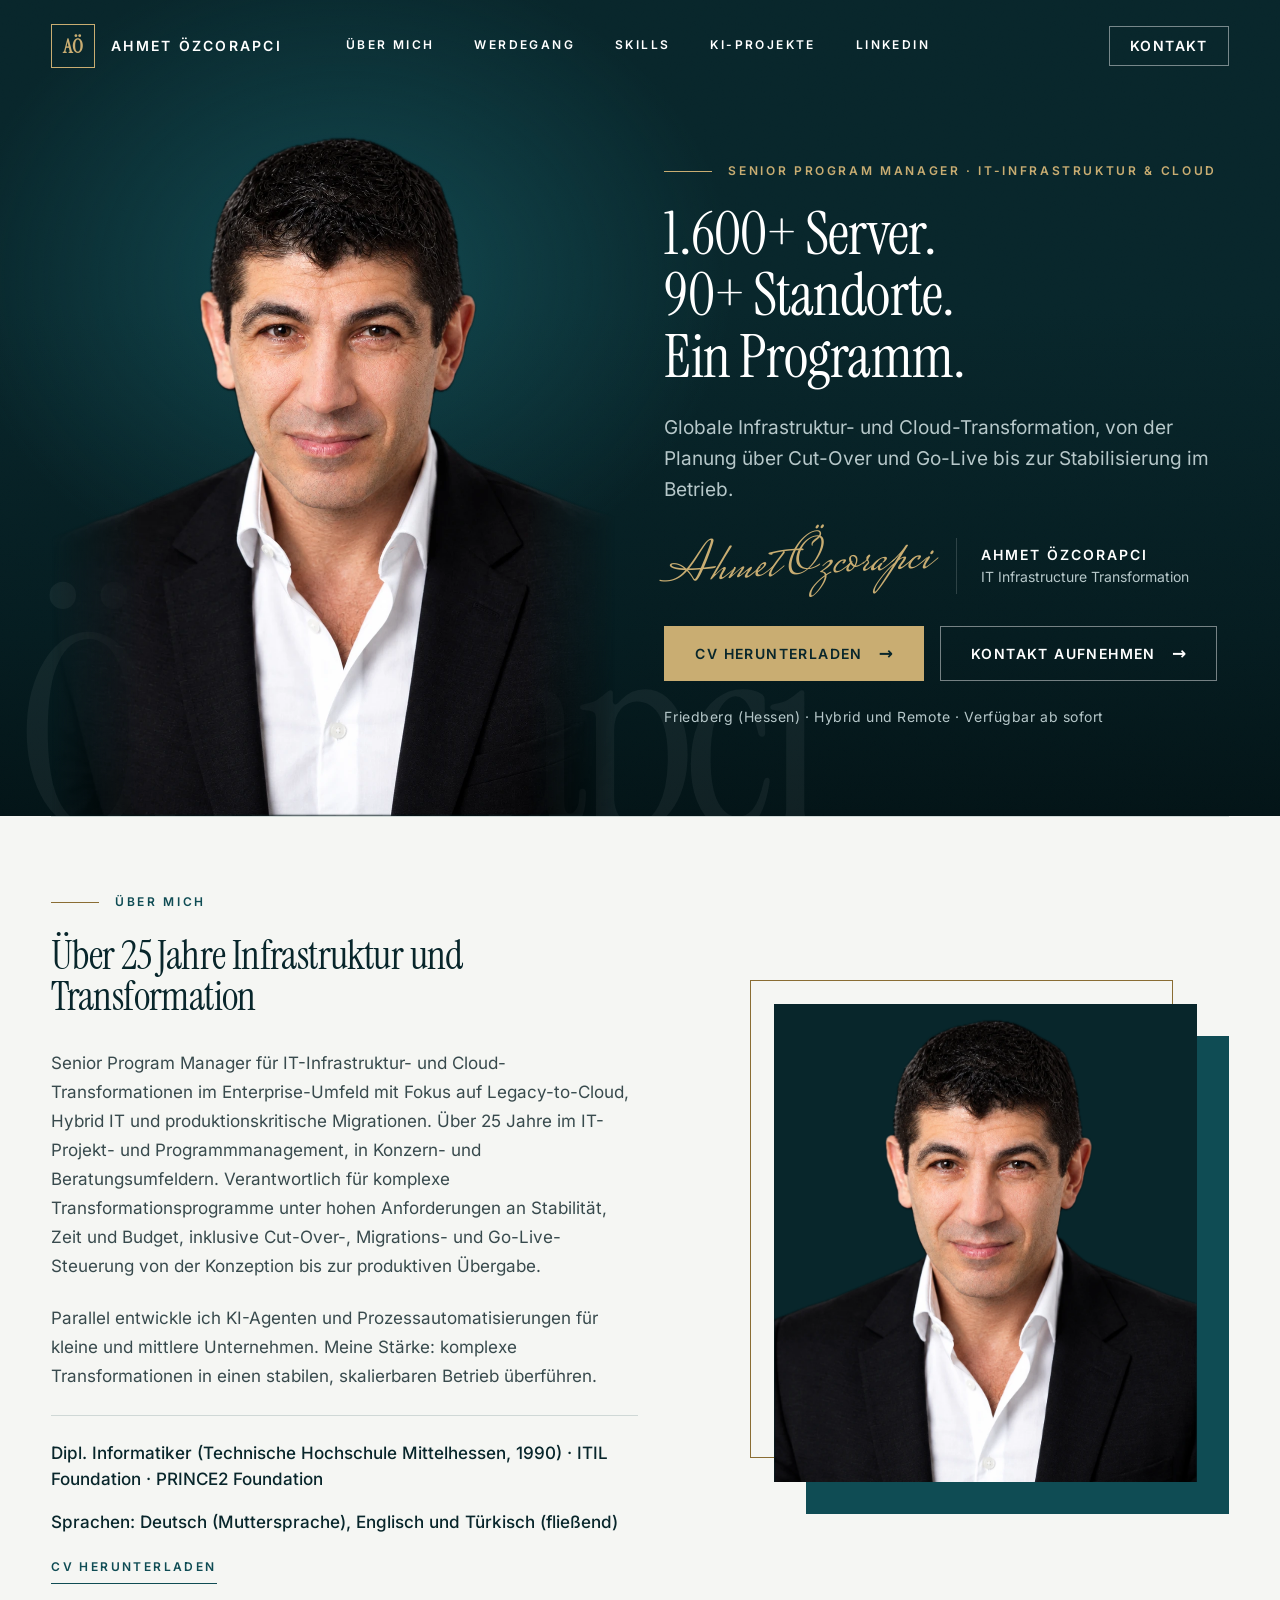
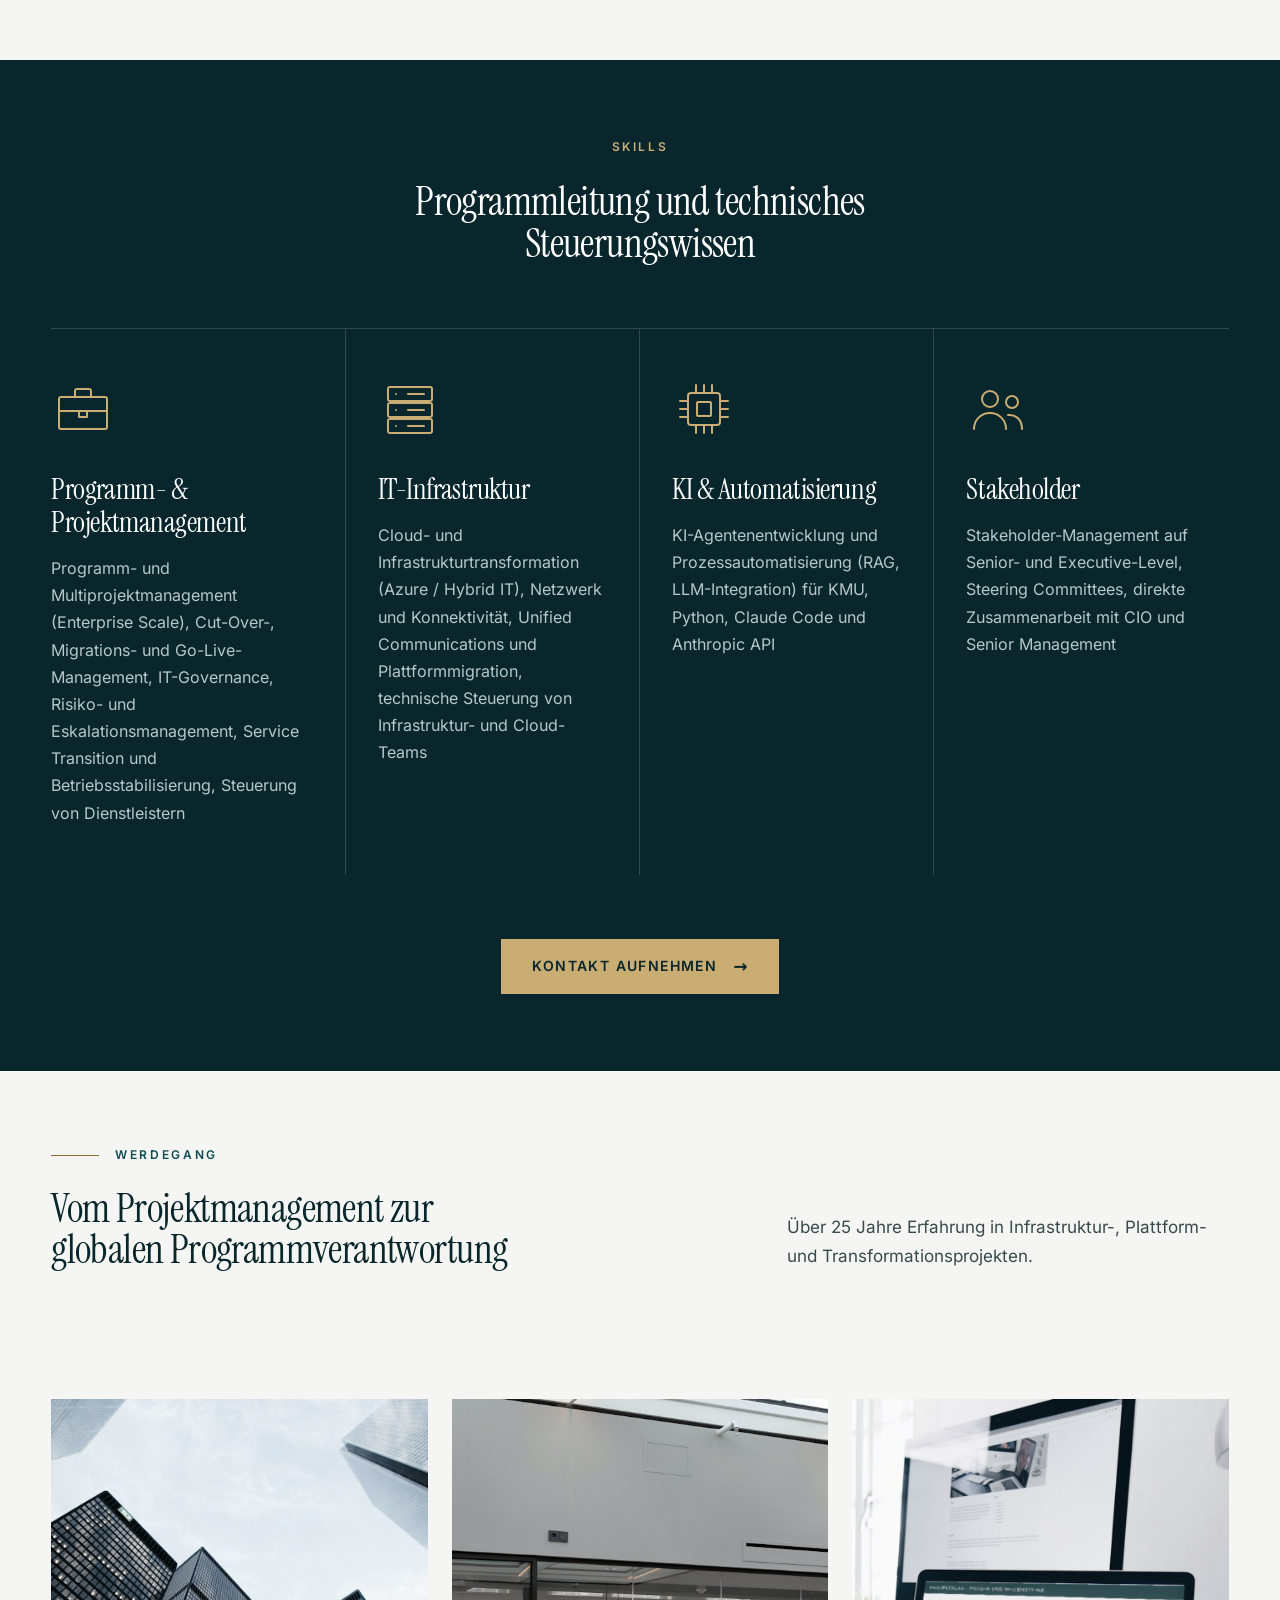
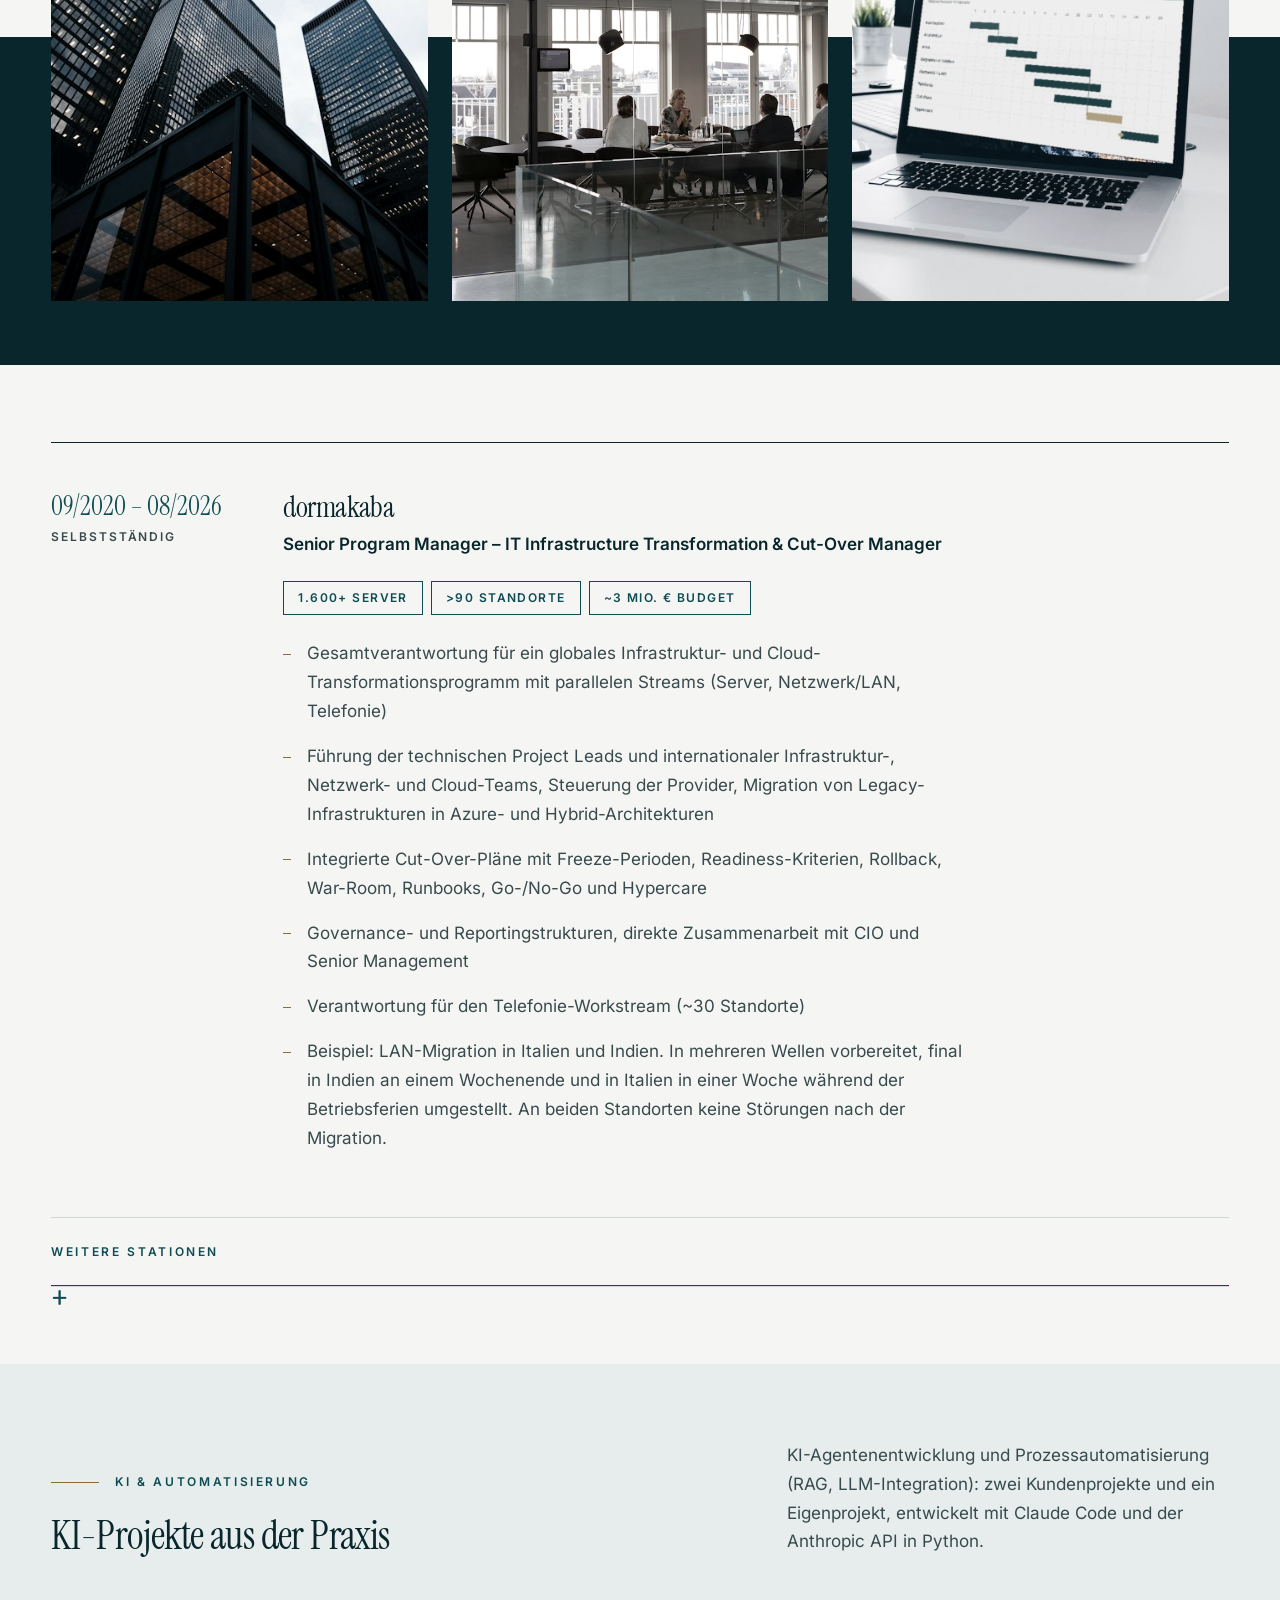
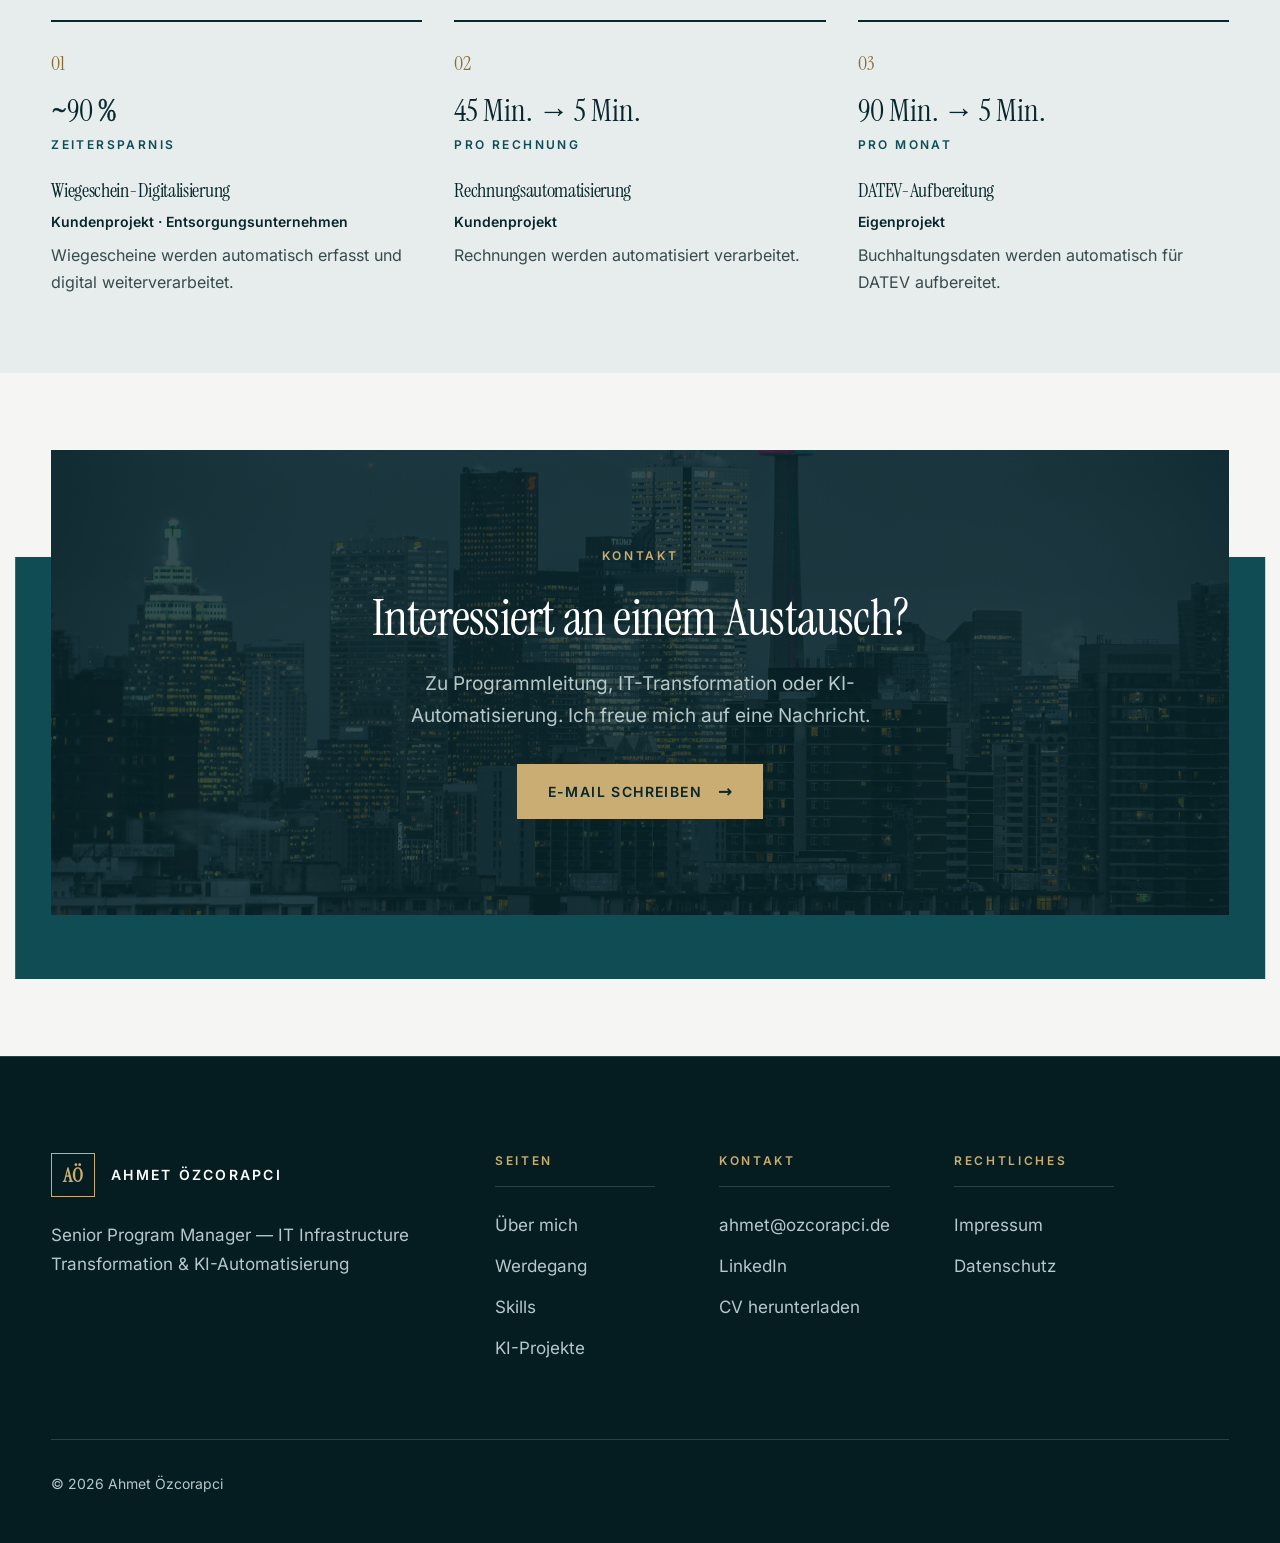
==== index.html @ c8518f18 "Website ozcorapci.de: erster Stand Co-Authored-By: Claude Sonnet 5.5 <noreply@anthropic.com> Claude-" ====
<!DOCTYPE html>
<html lang="de">
<head>
  <meta charset="UTF-8">
  <meta name="viewport" content="width=device-width, initial-scale=1">
  <meta name="theme-color" content="#08262b">
  <title>Ahmet Özcorapci — Senior Program Manager IT Infrastructure Transformation &amp; KI-Automatisierung</title>
  <meta name="description" content="Ahmet Özcorapci: Senior Program Manager für IT-Infrastruktur- und Cloud-Transformationen im Enterprise-Umfeld. Zusätzlich KI-Agenten und Prozessautomatisierung für KMU.">
  <meta property="og:title" content="Ahmet Özcorapci — Senior Program Manager IT Infrastructure Transformation">
  <meta property="og:description" content="Programmleitung für IT-Infrastruktur- und Cloud-Transformationen im Enterprise-Umfeld, dazu KI-Automatisierung für KMU.">
  <meta property="og:image" content="https://ozcorapci.de/assets/img/og-image.jpg">
  <meta property="og:url" content="https://ozcorapci.de/">
  <link rel="canonical" href="https://ozcorapci.de/">
  <meta property="og:type" content="website">
  <link rel="icon" href="assets/img/favicon.svg" type="image/svg+xml">
  <link rel="stylesheet" href="css/styles.css?v=43">
</head>
<body>
  <a class="skip-link" href="#main">Zum Inhalt springen</a>

  <header class="header" id="siteHeader">
    <div class="header-content">
      <div class="header-left">
        <a class="brand" href="#top" aria-label="Ahmet Özcorapci, zur Startseite">Ahmet Özcorapci</a>
        <nav class="nav-menu" id="mainNav" aria-label="Hauptnavigation">
          <a class="nav-link" href="#about">Über mich</a><a class="nav-link" href="#experience">Werdegang</a><a class="nav-link" href="#skills">Skills</a><a class="nav-link" href="#ki">KI-Projekte</a><a class="nav-link" href="https://www.linkedin.com/in/ahmet-özcorapci/" target="_blank" rel="noopener noreferrer">LinkedIn<span class="sr"> (öffnet in neuem Tab)</span></a>
          <a class="nav-link nav-contact" href="mailto:ahmet@ozcorapci.de">Kontakt</a>
        </nav>
      </div>
      <button class="menu-toggle" id="menuToggle" aria-expanded="false" aria-controls="mainNav"><span class="sr">Menü</span></button>
      <div class="header-right"><a class="btn btn-primary btn-small" href="mailto:ahmet@ozcorapci.de">Kontakt</a></div>
    </div>
  </header>

  <main id="main">
    <section class="hero dark" id="top">
      <div class="container">
        <div class="hero-wrapper">
          <div class="hero-left">
            <img src="assets/img/profilbild-freigestellt.webp" alt="Porträtfoto von Ahmet Özcorapci" width="1127" height="1396">
          </div>
          <div class="hero-right">
            <div class="subtitle-wrap"><p class="subtitle">Senior Program Manager · IT-Infrastruktur &amp; Cloud</p></div>
            <h1><span class="nowrap">1.600+ Server.</span> <span class="nowrap">90+ Standorte.</span> <span class="nowrap">Ein Programm.</span></h1>
            <p class="lead">Globale Infrastruktur- und Cloud-Transformation, von der Planung über Cut-Over und Go-Live bis zur Stabilisierung im Betrieb.</p>
            <div class="coach">
              <span class="signature" aria-hidden="true">Ahmet Özcorapci</span>
              <div class="coach-divider" aria-hidden="true"></div>
              <div>
                <div class="coach-name">Ahmet Özcorapci</div>
                <p class="coach-work">IT Infrastructure Transformation</p>
              </div>
            </div>
            <div class="btn-row">
              <a class="btn btn-primary" href="assets/docs/CV_Ahmet_Oezcorapci.pdf" download>CV herunterladen</a>
              <a class="btn btn-secondary" href="mailto:ahmet@ozcorapci.de">Kontakt aufnehmen</a>
            </div>
            <p class="hero-meta">Friedberg (Hessen) · Hybrid und Remote · Verfügbar ab sofort</p>
          </div>
        </div>
      </div>
    </section>

    <div class="rule" aria-hidden="true"></div>

    <section class="section" id="about">
      <div class="container">
        <div class="about-wrapper">
          <div class="about-left">
            <div class="subtitle-wrap"><p class="subtitle">Über mich</p></div>
            <h2>Über 25 Jahre Infrastruktur und Transformation</h2>
            <p class="paragraph">Senior Program Manager für IT-Infrastruktur- und Cloud-Transformationen im Enterprise-Umfeld mit Fokus auf Legacy-to-Cloud, Hybrid IT und produktionskritische Migrationen. Über 25 Jahre im IT-Projekt- und Programmmanagement, in Konzern- und Beratungsumfeldern. Verantwortlich für komplexe Transformationsprogramme unter hohen Anforderungen an Stabilität, Zeit und Budget, inklusive Cut-Over-, Migrations- und Go-Live-Steuerung von der Konzeption bis zur produktiven Übergabe.</p>
            <p class="paragraph">Parallel entwickle ich KI-Agenten und Prozessautomatisierungen für kleine und mittlere Unternehmen. Meine Stärke: komplexe Transformationen in einen stabilen, skalierbaren Betrieb überführen.</p>
            <p class="about-meta">Dipl. Informatiker (Technische Hochschule Mittelhessen, 1990) · ITIL Foundation · PRINCE2 Foundation</p>
            <p class="about-meta">Sprachen: Deutsch (Muttersprache), Englisch und Türkisch (fließend)</p>
            <a class="text-link" href="assets/docs/CV_Ahmet_Oezcorapci.pdf" download>CV herunterladen</a>
          </div>
          <div class="about-right">
            <div class="frame">
              <img src="assets/img/profilbild-freigestellt.webp" alt="Porträtfoto von Ahmet Özcorapci" width="1127" height="1396" loading="lazy">
            </div>
          </div>
        </div>
      </div>
    </section>

    <section class="section dark services" id="skills">
      <div class="container">
        <span class="subtitle-plain">Skills</span>
        <h2>Programmleitung und technisches Steuerungswissen</h2>
        <div class="services-grid swipe" tabindex="0" role="group" aria-label="Skills, seitlich wischbar">
          <article class="service">
            <div class="service-icon" aria-hidden="true"><svg viewBox="0 0 64 64" fill="none" stroke="currentColor" stroke-width="2" stroke-linecap="round" stroke-linejoin="round"><rect x="8" y="20" width="48" height="32" rx="2"/><path d="M24 20v-6a2 2 0 0 1 2-2h12a2 2 0 0 1 2 2v6"/><path d="M8 34h48"/><path d="M28 34v6h8v-6"/></svg></div>
            <h3>Programm- &amp; Projektmanagement</h3>
            <p>Programm- und Multiprojektmanagement (Enterprise Scale), Cut-Over-, Migrations- und Go-Live-Management, IT-Governance, Risiko- und Eskalationsmanagement, Service Transition und Betriebsstabilisierung, Steuerung von Dienstleistern</p>
          </article>
          <article class="service">
            <div class="service-icon" aria-hidden="true"><svg viewBox="0 0 64 64" fill="none" stroke="currentColor" stroke-width="2" stroke-linecap="round" stroke-linejoin="round"><rect x="10" y="10" width="44" height="14" rx="2"/><rect x="10" y="26" width="44" height="14" rx="2"/><rect x="10" y="42" width="44" height="14" rx="2"/><path d="M18 17h.01M18 33h.01M18 49h.01M30 17h16M30 33h16M30 49h16"/></svg></div>
            <h3>IT-Infrastruktur</h3>
            <p>Cloud- und Infrastrukturtransformation (Azure / Hybrid IT), Netzwerk und Konnektivität, Unified Communications und Plattformmigration, technische Steuerung von Infrastruktur- und Cloud-Teams</p>
          </article>
          <article class="service">
            <div class="service-icon" aria-hidden="true"><svg viewBox="0 0 64 64" fill="none" stroke="currentColor" stroke-width="2" stroke-linecap="round" stroke-linejoin="round"><rect x="16" y="16" width="32" height="32" rx="3"/><rect x="25" y="25" width="14" height="14" rx="1"/><path d="M24 8v8M32 8v8M40 8v8M24 48v8M32 48v8M40 48v8M8 24h8M8 32h8M8 40h8M48 24h8M48 32h8M48 40h8"/></svg></div>
            <h3>KI &amp; Automatisierung</h3>
            <p>KI-Agentenentwicklung und Prozessautomatisierung (RAG, LLM-Integration) für KMU, Python, Claude Code und Anthropic API</p>
          </article>
          <article class="service">
            <div class="service-icon" aria-hidden="true"><svg viewBox="0 0 64 64" fill="none" stroke="currentColor" stroke-width="2" stroke-linecap="round" stroke-linejoin="round"><circle cx="24" cy="22" r="8"/><path d="M8 52c0-9 7-16 16-16s16 7 16 16"/><circle cx="46" cy="25" r="6"/><path d="M42 38c8-1 14 5 14 14"/></svg></div>
            <h3>Stakeholder</h3>
            <p>Stakeholder-Management auf Senior- und Executive-Level, Steering Committees, direkte Zusammenarbeit mit CIO und Senior Management</p>
          </article>
        </div>
        <a class="btn btn-primary" href="mailto:ahmet@ozcorapci.de">Kontakt aufnehmen</a>
      </div>
    </section>

    <section class="section section-tight" id="experience">
      <div class="container">
        <div class="split-head">
          <div>
            <div class="subtitle-wrap"><p class="subtitle">Werdegang</p></div>
            <h2>Vom Projektmanagement zur globalen Programmverantwortung</h2>
          </div>
          <p>Über 25 Jahre Erfahrung in Infrastruktur-, Plattform- und Transformationsprojekten.</p>
        </div>
      </div>
    </section>

    <div class="photo-strip">
      <div class="container">
        <div class="photo-grid">
          <img src="assets/img/strip-hochhaeuser.jpg" alt="Hochhäuser von unten fotografiert (Symbolbild)" width="900" height="1200" loading="lazy">
          <img src="assets/img/strip-meeting.jpg" style="object-position: 38% 50%" alt="Meetingraum mit Teilnehmern hinter einer Glaswand (Symbolbild)" width="900" height="1200" loading="lazy">
          <img src="assets/img/strip-projektplan-petrol.jpg?v=2" alt="Laptop mit Gantt-Diagramm auf einem Büroschreibtisch (Symbolbild)" width="900" height="1200" loading="lazy">
        </div>
      </div>
    </div>

    <section class="section section-jobs">
      <div class="container">
        <ul class="jobs">
          <li class="job">
            <div class="job-period">09/2020 – 08/2026<span class="job-type">Selbstständig</span></div>
            <div>
              <h3>dormakaba</h3>
              <div class="job-role">Senior Program Manager – IT Infrastructure Transformation &amp; Cut-Over Manager</div>
              <ul class="job-stats" aria-label="Kennzahlen dormakaba">
                <li class="badge">1.600+ Server</li>
                <li class="badge">&gt;90 Standorte</li>
                <li class="badge">~3 Mio. € Budget</li>
              </ul>
              <ul class="job-points">
                <li>Gesamtverantwortung für ein globales Infrastruktur- und Cloud-Transformationsprogramm mit parallelen Streams (Server, Netzwerk/LAN, Telefonie)</li>
                <li>Führung der technischen Project Leads und internationaler Infrastruktur-, Netzwerk- und Cloud-Teams, Steuerung der Provider, Migration von Legacy-Infrastrukturen in Azure- und Hybrid-Architekturen</li>
                <li>Integrierte Cut-Over-Pläne mit Freeze-Perioden, Readiness-Kriterien, Rollback, War-Room, Runbooks, Go-/No-Go und Hypercare</li>
                <li>Governance- und Reportingstrukturen, direkte Zusammenarbeit mit CIO und Senior Management</li>
                <li>Verantwortung für den Telefonie-Workstream (~30 Standorte)</li>
                <li>Beispiel: LAN-Migration in Italien und Indien. In mehreren Wellen vorbereitet, final in Indien an einem Wochenende und in Italien in einer Woche während der Betriebsferien umgestellt. An beiden Standorten keine Störungen nach der Migration.</li>
              </ul>
            </div>
          </li>
          <li class="job-more">
            <details class="more" id="moreJobs">
              <summary class="text-link">Weitere Stationen</summary>
              <ul class="jobs jobs-nested">
          <li class="job">
            <div class="job-period">2016 – 2020<span class="job-type">Selbstständig</span></div>
            <div>
              <h3>Vorwerk</h3>
              <div class="job-role">Project Manager (Programmsteuerung Dokumentenmanagement)</div>
              <p>Projektmanagement im europaweiten IT-Programm Dokumentenmanagement (u. a. Imagemaster-Upgrade) im Konzernumfeld sowie im PMO Sourcing 2.0. Koordination von Fachbereichen, IT und externen Partnern.</p>
            </div>
          </li>
          <li class="job">
            <div class="job-period">2014 – 2016<span class="job-type">Angestellt</span></div>
            <div>
              <h3>ewocon GmbH</h3>
              <div class="job-role">Associate Senior PM Consultant</div>
              <p>Einführung des ewocon Quickstart Model für Portfolio-, Projekt- und Workmanagement (Templates auf Basis PRINCE2), Discovery 360 (agile Workshopmethode) zur Analyse von Business-Anforderungen und Entwicklung von Solution Designs in IT-Kundenprojekten (u. a. Porsche, Wincor Nixdorf, Fresenius Medical Care), beratende Unterstützung beim Aufbau eines IT-Sicherheits-Managementsystems nach ISO 27001.</p>
            </div>
          </li>
          <li class="job">
            <div class="job-period">2013 – 2014<span class="job-type">Selbstständig</span></div>
            <div>
              <h3>Braas Monier</h3>
              <div class="job-role">IT Shared Service Manager (Leitung IT.SSC)</div>
              <p>Fachliche Führung von 3 Service Managern, SLA-Management zwischen Fachbereichen und Providern, Deputy Transition Manager beim Providerwechsel HP → CTS, Rollout und Schulung von über 120 Außendienstmitarbeitern.</p>
            </div>
          </li>
          <li class="job">
            <div class="job-period">2012<span class="job-type">Selbstständig</span></div>
            <div>
              <h3>Hewlett Packard</h3>
              <div class="job-role">Deputy Project Manager</div>
              <p>Outsourcing und Migration der Entwicklungs- und Testumgebungen (Solaris, HP-UX, AIX, x86) eines Telekommunikationsunternehmens ins HP-Rechenzentrum, Pilotierung mit Cloning-Ansatz, Wissenstransfer an das Offshore-Team.</p>
            </div>
          </li>
          <li class="job">
            <div class="job-period">Früher</div>
            <div>
              <h3>Frühere Stationen</h3>
              <ul class="earlier">
                <li><strong>2008 – 2012 Pronovit Excowork (Angestellt):</strong> Project Lead / Deputy Project Manager bei Vodafone (Call-Center-, SMS- und CRM-Projekte), Lieferantenmanagement von der Angebotsphase bis zur Implementierung.</li>
                <li><strong>2005 – 2008 Vodafone (Selbstständig):</strong> Infrastructure Project Manager (Solaris- und Oracle-Upgrades der Test- und Entwicklungsumgebungen im laufenden Betrieb).</li>
                <li><strong>2002 – 2005 Certitude GmbH (Angestellt):</strong> Engagement Manager &amp; Key Account Manager (Team von 1 auf 7 Mitarbeitende, 1,2 Mio. € Budgetverantwortung, disziplinarische Führung mit Leistungsbeurteilung, Gehaltsgesprächen und Einstellungen); o2 Germany: Test Manager (30 Tester, Go-/No-Go-Empfehlung).</li>
                <li><strong>2001 – 2002 Vodafone (Selbstständig):</strong> Senior Consultant, Budget-Controlling-Konzept und Reorganisation einer Abteilung (~30 Mitarbeitende).</li>
                <li><strong>1995 – 2001 American Management Systems, heute CGI (Angestellt):</strong> Principal, u. a. Projektleitung eines EAI-Projekts (10–12 Personen, diAx/Sunrise Zürich, Abrechnung in CHF), Implementierungsplan für ein Migrationswochenende im Customer-Care- und Billing-System, internationale Teams (Brüssel, Lissabon, Warschau).</li>
              </ul>
            </div>
          </li>
              </ul>
            </details>
          </li>
        </ul>
      </div>
    </section>

    <section class="section band" id="ki">
      <div class="container">
        <div class="split-head">
          <div>
            <div class="subtitle-wrap"><p class="subtitle">KI &amp; Automatisierung</p></div>
            <h2>KI-Projekte aus der Praxis</h2>
          </div>
          <p>KI-Agentenentwicklung und Prozessautomatisierung (RAG, LLM-Integration): zwei Kundenprojekte und ein Eigenprojekt, entwickelt mit Claude Code und der Anthropic API in Python.</p>
        </div>

        <div class="ki-cols">
          <details class="ki-col" open>
            <summary>
              <span class="ki-head">
                <span class="ki-no">01</span>
                <span class="ki-number"><span class="thin-glyph">~</span>90<span class="accent-dark thin-glyph"> %</span></span>
                <span class="ki-unit">Zeitersparnis</span>
                <h3>Wiegeschein-Digitalisierung</h3>
              </span>
            </summary>
            <div class="ki-body">
              <p class="ki-tag">Kundenprojekt · Entsorgungsunternehmen</p>
              <p>Wiegescheine werden automatisch erfasst und digital weiterverarbeitet.</p>
            </div>
          </details>
          <details class="ki-col" open>
            <summary>
              <span class="ki-head">
                <span class="ki-no">02</span>
                <span class="ki-number">45 Min.<span class="accent-dark"> → </span>5 Min.</span>
                <span class="ki-unit">pro Rechnung</span>
                <h3>Rechnungsautomatisierung</h3>
              </span>
            </summary>
            <div class="ki-body">
              <p class="ki-tag">Kundenprojekt</p>
              <p>Rechnungen werden automatisiert verarbeitet.</p>
            </div>
          </details>
          <details class="ki-col" open>
            <summary>
              <span class="ki-head">
                <span class="ki-no">03</span>
                <span class="ki-number">90 Min.<span class="accent-dark"> → </span>5 Min.</span>
                <span class="ki-unit">pro Monat</span>
                <h3>DATEV-Aufbereitung</h3>
              </span>
            </summary>
            <div class="ki-body">
              <p class="ki-tag">Eigenprojekt</p>
              <p>Buchhaltungsdaten werden automatisch für DATEV aufbereitet.</p>
            </div>
          </details>
        </div>
      </div>
    </section>

    <section class="cta" id="contact">
      <div class="container">
        <div class="cta-wrap">
          <div class="cta-box">
            <span class="subtitle-plain">Kontakt</span>
            <h2>Interessiert an einem Austausch?</h2>
            <p>Zu Programmleitung, IT-Transformation oder KI-Automatisierung. Ich freue mich auf eine Nachricht.</p>
            <a class="btn btn-primary" href="mailto:ahmet@ozcorapci.de">E-Mail schreiben</a>
          </div>
        </div>
      </div>
    </section>
  </main>

  <footer class="footer">
    <div class="container">
      <div class="footer-grid">
        <div class="footer-brand">
          <a class="brand" href="index.html#top">Ahmet Özcorapci</a>
          <p>Senior Program Manager — IT Infrastructure Transformation &amp; KI-Automatisierung</p>
        </div>
        <div class="footer-col">
          <h2 class="footer-title">Seiten</h2>
          <div class="rule-line"></div>
          <ul>
            <li><a href="index.html#about">Über mich</a></li>
            <li><a href="index.html#experience">Werdegang</a></li>
            <li><a href="index.html#skills">Skills</a></li>
            <li><a href="index.html#ki">KI-Projekte</a></li>
          </ul>
        </div>
        <div class="footer-col">
          <h2 class="footer-title">Kontakt</h2>
          <div class="rule-line"></div>
          <ul>
            <li><a href="mailto:ahmet@ozcorapci.de">ahmet@ozcorapci.de</a></li>
            <li><a href="https://www.linkedin.com/in/ahmet-özcorapci/" target="_blank" rel="noopener noreferrer">LinkedIn</a></li>
            <li><a href="assets/docs/CV_Ahmet_Oezcorapci.pdf" download>CV herunterladen</a></li>
          </ul>
        </div>
        <div class="footer-col">
          <h2 class="footer-title">Rechtliches</h2>
          <div class="rule-line"></div>
          <ul>
            <li><a href="impressum.html">Impressum</a></li>
            <li><a href="datenschutz.html">Datenschutz</a></li>
          </ul>
        </div>
      </div>
      <div class="footer-bottom">© 2026 Ahmet Özcorapci</div>
    </div>
  </footer>

  <script src="js/main.js?v=4"></script>
</body>
</html>
---- css/styles.css ----
@font-face { font-family: "Instrument Serif"; src: url("../assets/fonts/instrument-serif.woff2") format("woff2"); font-weight: 400; font-style: normal; font-display: swap; }
@font-face { font-family: "Instrument Serif"; src: url("../assets/fonts/instrument-serif-italic.woff2") format("woff2"); font-weight: 400; font-style: italic; font-display: swap; }
@font-face { font-family: "Mrs Saint Delafield"; src: url("../assets/fonts/mrs-saint-delafield.woff2") format("woff2"); font-weight: 400; font-style: normal; font-display: swap; }
@font-face { font-family: "Inter"; src: url("../assets/fonts/inter.woff2") format("woff2"); font-weight: 400 700; font-style: normal; font-display: swap; }
/* Entwurf A — Aufbau wie das Original, neue Haut: Petrol, Messing, Serifenüberschriften, neue Buttons und Icons */
:root {
  --ink: #08262b;
  --ink-deep: #051c20;
  --petrol: #0f4c54;
  --petrol-soft: #1b6770;
  --paper: #f5f6f3;
  --mist: #e6edec;
  --white: #ffffff;
  --brass: #c9ad72;
  --brass-deep: #8a6d33;
  --text: #384a4d;
  --text-on-dark: #b7c8ca;
  --line: #cfd8d6;
  --line-dark: rgba(255, 255, 255, 0.16);
  --ghost: rgba(255, 255, 255, 0.05);
  --glow: rgba(27, 103, 112, 0.55);
  --black-end: #031417;
  --veil: rgba(8, 38, 43, 0.82);
  --header-bg: rgba(5, 28, 32, 0.92);
  --hover-tint: rgba(255, 255, 255, 0.05);
  --shadow: 0 18px 40px rgba(8, 38, 43, 0.1);
  --grain: url("data:image/svg+xml;utf8,<svg xmlns='http://www.w3.org/2000/svg' width='180' height='180'><filter id='n'><feTurbulence type='fractalNoise' baseFrequency='.85' numOctaves='2' stitchTiles='stitch'/></filter><rect width='100%25' height='100%25' filter='url(%23n)' opacity='.55'/></svg>");

  --font-display: "Instrument Serif", "Times New Roman", serif;
  --font-body: "Inter", system-ui, sans-serif;
  --font-signature: "Mrs Saint Delafield", cursive;
  --fs-h1: clamp(46px, 6vw, 90px);
  --fs-hero: clamp(40px, 4.6vw, 64px);
  --fs-h2: clamp(30px, 3.1vw, 44px);
  --fs-h3: clamp(24px, 2.3vw, 32px);
  --fs-lead: 19px;
  --fs-body: 17px;
  --fs-small: 14px;
  --fs-label: 12px;
  --fs-stat: clamp(26px, 2.4vw, 34px);
  --fs-signature: clamp(44px, 4.4vw, 64px);

  --space-8: 8px;
  --space-16: 16px;
  --space-24: 24px;
  --space-32: 32px;
  --space-40: 40px;
  --space-48: 48px;
  --space-64: 64px;
  --space-96: 96px;
  --section: clamp(48px, 6vw, 88px);
  --container: 1280px;
  --gutter: clamp(20px, 4vw, 56px);
  --header-h: 92px;
  --hairline: 1px;
  --ease: 0.35s cubic-bezier(0.2, 0.7, 0.2, 1);
}

*, *::before, *::after { box-sizing: border-box; }
html { -webkit-text-size-adjust: 100%; text-size-adjust: 100%; scroll-behavior: smooth; scroll-padding-top: calc(var(--header-h) + 8px); }
html.nav-open { overflow: hidden; }
html.nav-open .header { height: 100vh; height: 100dvh; align-items: flex-start; backdrop-filter: none; -webkit-backdrop-filter: none; background: var(--ink-deep); transition: none; }
html.nav-open .header-content { height: var(--header-h); }
body { margin: 0; font-family: var(--font-body); font-size: var(--fs-body); line-height: 1.7; color: var(--text); background: var(--paper); -webkit-font-smoothing: antialiased; text-rendering: optimizeLegibility; }
img { display: block; max-width: 100%; height: auto; }
h1, h2, h3 { margin: 0 0 var(--space-16); font-family: var(--font-display); font-weight: 400; color: var(--ink); line-height: 1.04; letter-spacing: -0.015em; overflow-wrap: anywhere; hyphens: auto; }
h1 { font-size: var(--fs-h1); } h2 { font-size: var(--fs-h2); } h3 { font-size: var(--fs-h3); line-height: 1.12; }
p { margin: 0 0 var(--space-16); }
a { color: inherit; }
:focus-visible { outline: 2px solid var(--brass); outline-offset: 4px; }
.skip-link { position: absolute; left: var(--space-16); top: -100px; z-index: 300; background: var(--brass); color: var(--ink); font-weight: 600; padding: var(--space-8) var(--space-16); }
.skip-link:focus { top: var(--space-16); }
.sr { position: absolute; width: 1px; height: 1px; overflow: hidden; clip: rect(0 0 0 0); white-space: nowrap; }
.container { width: 100%; max-width: var(--container); margin: 0 auto; padding: 0 var(--gutter); }
.section { padding: var(--section) 0; }
.dark { background: var(--ink); color: var(--text-on-dark); }
.dark h1, .dark h2, .dark h3 { color: var(--white); }
.accent-text { color: var(--brass); }
.results .accent-text, .ki-number .accent-text { color: var(--brass-deep); }

/* Eyebrow / Subtitle */
.subtitle-wrap { display: flex; align-items: center; gap: var(--space-16); margin-bottom: var(--space-24); }
.subtitle-wrap::before { content: ""; flex: none; width: var(--space-48); height: var(--hairline); background: var(--brass-deep); }
.subtitle { margin: 0; font-size: var(--fs-label); font-weight: 600; letter-spacing: 0.22em; text-transform: uppercase; color: var(--petrol); line-height: 1.4; }
.dark .subtitle-wrap::before { background: var(--brass); }
.dark .subtitle, .hero .subtitle { color: var(--brass); }
.subtitle-plain { display: block; margin-bottom: var(--space-24); font-size: var(--fs-label); font-weight: 600; letter-spacing: 0.22em; text-transform: uppercase; color: var(--brass); }

/* Buttons */
.btn { position: relative; display: inline-flex; align-items: center; justify-content: center; gap: var(--space-16); padding: 18px 30px; font: 600 var(--fs-small)/1 var(--font-body); letter-spacing: 0.1em; text-transform: uppercase; text-decoration: none; border: var(--hairline) solid var(--brass); background: var(--brass); color: var(--ink); cursor: pointer; transition: background var(--ease), color var(--ease), border-color var(--ease); }
.btn::after { content: "→"; font-size: 17px; line-height: 1; letter-spacing: 0; transition: transform var(--ease); }
.btn:hover { background: var(--white); border-color: var(--white); }
.btn:hover::after { transform: translateX(5px); }
.btn-secondary { background: transparent; color: var(--white); border-color: rgba(255, 255, 255, 0.45); }
.btn-secondary:hover { background: var(--white); color: var(--ink); border-color: var(--white); }
.btn-small { padding: 12px 20px; background: transparent; color: var(--white); border-color: rgba(255, 255, 255, 0.45); }
.btn-small::after { display: none; }
.btn-small:hover { background: var(--brass); border-color: var(--brass); color: var(--ink); }
.btn-row { display: flex; flex-wrap: wrap; gap: var(--space-16); }
.btn-center { text-align: center; }
.text-link { position: relative; display: inline-block; padding-bottom: 6px; font-size: var(--fs-label); font-weight: 600; letter-spacing: 0.2em; text-transform: uppercase; color: var(--petrol); text-decoration: none; }
.text-link::after { content: ""; position: absolute; left: 0; right: 0; bottom: 0; height: var(--hairline); background: var(--petrol); transform-origin: left; transition: transform var(--ease); }
.text-link:hover::after { transform: scaleX(0.35); }

/* Header: transparent über dem Hero, nach dem Scrollen dunkel */
.header { position: fixed; top: 0; left: 0; right: 0; z-index: 100; height: var(--header-h); display: flex; align-items: center; color: var(--white); border-bottom: var(--hairline) solid transparent; transition: background var(--ease), backdrop-filter var(--ease), height var(--ease), border-color var(--ease); }
.header.scrolled { background: var(--header-bg); backdrop-filter: blur(14px); -webkit-backdrop-filter: blur(14px); border-bottom-color: var(--line-dark); height: 72px; }
.header-content { width: 100%; max-width: var(--container); margin: 0 auto; padding: 0 var(--gutter); display: flex; align-items: center; justify-content: space-between; gap: var(--space-32); }
.header-left { display: flex; align-items: center; gap: var(--space-64); }
.brand { display: inline-flex; align-items: center; gap: var(--space-16); color: var(--white); text-decoration: none; font-size: var(--fs-small); font-weight: 600; letter-spacing: 0.16em; text-transform: uppercase; position: relative; z-index: 130; }
.brand::before { content: "AÖ"; display: grid; place-items: center; width: 44px; height: 44px; border: var(--hairline) solid var(--brass); color: var(--brass); font-family: var(--font-display); font-size: 20px; letter-spacing: 0.02em; text-transform: none; }
.nav-menu { display: flex; align-items: center; gap: var(--space-40); }
.nav-link { position: relative; padding: 6px 0; font-size: var(--fs-label); font-weight: 600; letter-spacing: 0.2em; text-transform: uppercase; color: var(--white); text-decoration: none; }
.nav-link::after { content: ""; position: absolute; left: 0; right: 0; bottom: 0; height: var(--hairline); background: var(--brass); transform: scaleX(0); transform-origin: right; transition: transform var(--ease); }
.nav-link:hover::after, .nav-link:focus-visible::after { transform: scaleX(1); transform-origin: left; }
.nav-contact { display: none; }
.header-right { display: flex; align-items: center; }
.menu-toggle { display: none; position: relative; z-index: 130; width: 48px; height: 48px; font-size: 0; background: transparent; color: var(--white); border: var(--hairline) solid rgba(255, 255, 255, 0.45); cursor: pointer; }
.menu-toggle::before, .menu-toggle::after { content: ""; position: absolute; left: 13px; right: 13px; height: 1.5px; background: currentColor; transition: transform var(--ease), top var(--ease); }
.menu-toggle::before { top: 18px; }
.menu-toggle::after { top: 28px; }
.menu-toggle[aria-expanded="true"]::before { top: 23px; transform: rotate(45deg); }
.menu-toggle[aria-expanded="true"]::after { top: 23px; transform: rotate(-45deg); }
@media (max-width: 991px) {
  .menu-toggle { display: block; margin-left: auto; }
  .header-right { display: none; }
  .nav-menu { position: absolute; top: 0; left: 0; right: 0; bottom: 0; overscroll-behavior: contain; z-index: 120; display: none; flex-direction: column; align-items: flex-start; justify-content: flex-start; gap: var(--space-8); padding: calc(var(--header-h) + var(--space-48)) var(--gutter) var(--space-48); background: var(--ink-deep); overflow-y: auto; }
  .nav-menu.open { display: flex; }
  .nav-link { padding: var(--space-8) 0; font-family: var(--font-display); font-size: clamp(26px, 7.5vw, 34px); font-weight: 400; letter-spacing: -0.01em; text-transform: none; }
  .nav-contact { display: inline; }
  .header.scrolled { height: 64px; }
}

/* Hero: Foto links auf der Kante, Text rechts */
.hero { position: relative; isolation: isolate; background: var(--ink-deep); background-image: radial-gradient(42% 55% at 27% 34%, var(--glow), transparent 72%), linear-gradient(180deg, var(--ink) 0%, var(--ink) 38%, var(--ink-deep) 78%, var(--black-end) 100%); padding: calc(var(--header-h) + var(--space-24)) 0 0; overflow: hidden; }
.hero::after { content: ""; position: absolute; inset: 0; z-index: -1; background-image: var(--grain); opacity: 0.07; mix-blend-mode: overlay; pointer-events: none; }
.hero-wrapper { position: relative; display: flex; align-items: center; justify-content: space-between; gap: var(--space-48); }
.hero-wrapper::before { content: "Özcorapci"; position: absolute; left: -3%; bottom: -4%; z-index: -1; font-family: var(--font-display); font-size: clamp(110px, 21vw, 330px); line-height: 0.8; letter-spacing: -0.04em; color: var(--ghost); white-space: nowrap; pointer-events: none; }
.hero-left { align-self: flex-end; width: 48%; flex: none; }
.hero-left img { width: 100%; max-height: 84svh; object-fit: contain; object-position: bottom left; -webkit-mask-image: linear-gradient(to right, transparent 0, #000 16%, #000 84%, transparent 100%); mask-image: linear-gradient(to right, transparent 0, #000 16%, #000 84%, transparent 100%); }
.hero-right { width: 48%; padding: var(--space-24) 0 var(--space-64); }
.nowrap { white-space: nowrap; }
.hero h1 { max-width: 9em; font-size: var(--fs-hero); color: var(--white); margin-bottom: var(--space-24); }
.hero .lead { max-width: 31em; margin-bottom: var(--space-32); font-size: var(--fs-lead); line-height: 1.65; color: var(--text-on-dark); }
.coach { display: flex; align-items: center; gap: var(--space-24); margin-bottom: var(--space-32); }
.signature { font-family: var(--font-signature); font-size: var(--fs-signature); line-height: 1; color: var(--brass); white-space: nowrap; letter-spacing: 0; transform: rotate(-3deg); }
.coach-divider { align-self: stretch; width: var(--hairline); background: var(--line-dark); margin: 0; }
.coach-name { margin-bottom: 2px; font-family: var(--font-body); font-size: var(--fs-small); font-weight: 600; letter-spacing: 0.14em; text-transform: uppercase; color: var(--white); line-height: 1.4; }
.coach-work { margin: 0; font-size: var(--fs-small); color: var(--text-on-dark); line-height: 1.4; }
@keyframes rise { from { opacity: 0; transform: translateY(22px); } to { opacity: 1; transform: none; } }
.hero-right > * { animation: rise 0.9s cubic-bezier(0.2, 0.7, 0.2, 1) both; }
.hero-right > :nth-child(2) { animation-delay: 0.07s; } .hero-right > :nth-child(3) { animation-delay: 0.14s; } .hero-right > :nth-child(4) { animation-delay: 0.21s; } .hero-right > :nth-child(5) { animation-delay: 0.28s; }
.hero-left img { animation: rise 1.1s cubic-bezier(0.2, 0.7, 0.2, 1) 0.1s both; }
@media (max-width: 991px) {
  .hero-wrapper { flex-direction: column; align-items: flex-start; gap: 0; }
  .hero-right { width: 100%; padding: var(--space-32) 0 var(--space-48); order: 2; }
  .hero-left { order: 1; align-self: center; width: min(340px, 74%); }
  .hero-left img { max-height: 360px; object-position: bottom center; -webkit-mask-image: linear-gradient(to right, transparent 0, #000 14%, #000 86%, transparent 100%); mask-image: linear-gradient(to right, transparent 0, #000 14%, #000 86%, transparent 100%); }
  .hero-wrapper::before { left: 50%; transform: translateX(-50%); top: 6%; bottom: auto; }
}

/* Kennzahlen */
.results { padding: var(--space-64) 0 var(--space-64); background: var(--paper); }
.results-wrapper { text-align: center; }
.results-title { margin: 0 0 var(--space-40); font-family: var(--font-body); font-size: var(--fs-label); font-weight: 600; letter-spacing: 0.26em; text-transform: uppercase; color: var(--petrol); }
.results-grid { display: grid; grid-template-columns: auto auto auto; column-gap: 5vw; justify-content: center; }
.result { display: flex; align-items: baseline; justify-content: center; gap: var(--space-16); text-align: left; }
.result-number { font-family: var(--font-display); font-size: var(--fs-stat); line-height: 0.95; color: var(--ink); white-space: nowrap; }
.label { font-size: var(--fs-label); font-weight: 600; letter-spacing: 0.22em; text-transform: uppercase; color: var(--petrol); line-height: 1.4; }
.rule { max-width: var(--container); margin: 0 auto; padding: 0 var(--gutter); }
.rule::before { content: ""; display: block; height: var(--hairline); background: var(--line); }

/* Über mich */
.about-wrapper { display: flex; align-items: center; justify-content: space-between; gap: var(--space-96); }
.about-left { flex: 1 1 0; min-width: 0; max-width: 620px; }
.about-left h2 { margin-bottom: var(--space-32); }
.about-left .paragraph { margin-bottom: var(--space-24); }
.about-meta { padding-top: var(--space-24); border-top: var(--hairline) solid var(--line); color: var(--ink); font-weight: 500; line-height: 1.55; }
.about-meta + .about-meta { border-top: 0; padding-top: 0; }
.about-right { flex: 0 0 min(540px, 42%); min-width: 0; }
.frame { position: relative; isolation: isolate; margin: 40px 32px 32px 40px; }
.frame img { width: 100%; aspect-ratio: 460 / 520; object-fit: cover; object-position: center top; background: var(--ink); }
.frame::before { content: ""; position: absolute; z-index: -1; right: -32px; bottom: -32px; width: 100%; height: 100%; background: var(--petrol); }
.frame::after { content: ""; position: absolute; z-index: -1; top: -24px; left: -24px; width: 100%; height: 100%; border: var(--hairline) solid var(--brass-deep); }
@media (max-width: 991px) { .about-wrapper { flex-direction: column; align-items: flex-start; gap: var(--space-64); } .about-left { max-width: none; width: 100%; flex: none; } .about-right { flex: none; width: min(520px, 100%); } }

/* Skills (dunkel) mit Icons */
.services { text-align: center; }
.services h2 { max-width: 14em; margin: 0 auto; color: var(--white); }
.services-grid { display: grid; grid-template-columns: repeat(4, 1fr); gap: 0; margin: var(--space-64) 0; text-align: left; border-top: var(--hairline) solid var(--line-dark); }
.service { padding: var(--space-48) var(--space-32) var(--space-48) 0; border-right: var(--hairline) solid var(--line-dark); }
.service + .service { padding-left: var(--space-32); }
.service:last-child { border-right: 0; }
.service-icon { width: 64px; height: 64px; margin-bottom: var(--space-32); color: var(--brass); transition: transform var(--ease); transform-origin: left center; }
.service-icon svg { width: 100%; height: 100%; display: block; }
.service:hover .service-icon, .service:focus-within .service-icon { transform: scale(1.15); }
.service h3 { margin-bottom: var(--space-16); color: var(--white); }
.service p { margin: 0; font-size: 16px; color: var(--text-on-dark); }
@media (max-width: 1100px) { .services-grid { grid-template-columns: repeat(2, 1fr); } .service { padding: var(--space-40) var(--space-24) var(--space-40) 0; border-bottom: var(--hairline) solid var(--line-dark); } .service:nth-child(2n) { border-right: 0; padding-left: var(--space-32); } .service:nth-child(2n+1) { padding-left: 0; } }

/* Werdegang */
.split-head { display: flex; align-items: flex-end; justify-content: space-between; gap: var(--space-64); margin-bottom: var(--space-64); }
.split-head h2 { max-width: 12em; margin: 0; }
.split-head p { max-width: 26em; margin: 0; }
.section-tight { padding-bottom: var(--space-64); }
.photo-strip { position: relative; padding-bottom: var(--space-64); }
.photo-strip::before { content: ""; position: absolute; left: 0; right: 0; bottom: 0; height: 58%; background: var(--ink); }
.photo-grid { position: relative; display: grid; grid-template-columns: repeat(3, 1fr); gap: var(--space-24); }
.photo-grid img { width: 100%; aspect-ratio: 3 / 4; object-fit: cover; filter: saturate(0.55) contrast(1.02); }
.section-jobs { padding-top: var(--section); }
.jobs { list-style: none; margin: 0; padding: 0; border-top: var(--hairline) solid var(--ink); }
.job { display: grid; grid-template-columns: 200px minmax(0, 1fr); gap: var(--space-32); padding: var(--space-48) 0; border-bottom: var(--hairline) solid var(--line); }
.job-period { font-family: var(--font-display); font-size: 26px; line-height: 1.2; color: var(--petrol); }
.job h3 { margin-bottom: var(--space-8); }
.job-role { margin-bottom: var(--space-24); font-weight: 600; color: var(--ink); line-height: 1.5; }
.job p:last-child { margin-bottom: 0; max-width: 40em; }
.job-type { display: block; margin-top: var(--space-8); font-family: var(--font-body); font-size: var(--fs-label); font-weight: 600; letter-spacing: 0.16em; text-transform: uppercase; color: var(--text); }
.job-points { list-style: none; margin: 0; padding: 0; max-width: 40em; }
.job-points li { position: relative; margin-bottom: var(--space-16); padding-left: var(--space-24); }
.job-points li::before { content: ""; position: absolute; left: 0; top: 0.85em; width: var(--space-8); height: var(--hairline); background: var(--brass-deep); }
.job-points strong { color: var(--ink); }
.hero-meta { margin: var(--space-24) 0 0; font-size: var(--fs-small); letter-spacing: 0.04em; color: var(--text-on-dark); }
.job-stats { display: flex; flex-wrap: wrap; gap: var(--space-8); margin: 0 0 var(--space-24); padding: 0; list-style: none; }
.badge { padding: 6px 14px; border: var(--hairline) solid var(--petrol); color: var(--petrol); font-size: var(--fs-label); font-weight: 600; letter-spacing: 0.12em; text-transform: uppercase; }
.job-more { list-style: none; }
.more > summary { display: flex; align-items: center; justify-content: space-between; gap: var(--space-16); padding: var(--space-24) 0; cursor: pointer; list-style: none; border-bottom: var(--hairline) solid var(--line); font-size: var(--fs-label); font-weight: 600; letter-spacing: 0.22em; text-transform: uppercase; color: var(--petrol); }
.more > summary::-webkit-details-marker { display: none; }
.more > summary::after { content: "+"; font-family: var(--font-display); font-size: 30px; line-height: 1; letter-spacing: 0; }
.more[open] > summary::after { content: "−"; }
.jobs-nested { border-top: 0; }
.earlier { list-style: none; margin: var(--space-16) 0 0; padding: 0; }
.earlier li { max-width: 42em; padding: var(--space-16) 0; border-top: var(--hairline) solid var(--line); }
.earlier li:first-child { border-top: 0; }
.earlier strong { color: var(--ink); }

/* KI-Projekte */
.band { background: var(--mist); }
.ki-cols { display: grid; grid-template-columns: repeat(3, 1fr); gap: var(--space-32); }
.ki-col { padding-top: var(--space-24); border-top: 2px solid var(--ink); }
.ki-col > summary { display: block; list-style: none; cursor: default; }
.ki-col > summary::-webkit-details-marker { display: none; }
.ki-no { display: block; margin: 0 0 var(--space-16); font-family: var(--font-display); font-size: 20px; color: var(--brass-deep); }
.ki-number { display: block; margin: 0 0 var(--space-8); font-family: var(--font-display); font-size: var(--fs-stat); font-weight: 400; line-height: 1; color: var(--ink); white-space: nowrap; }
.ki-unit { display: block; margin: 0 0 var(--space-24); font-size: var(--fs-label); font-weight: 600; letter-spacing: 0.2em; text-transform: uppercase; color: var(--petrol); }
.ki-col h3 { margin-bottom: var(--space-8); font-size: clamp(20px, 1.6vw, 24px); }
.notfound { min-height: 100vh; display: grid; place-items: center; padding: var(--gutter); text-align: center; background: var(--ink); color: var(--text-on-dark); }
.notfound h1 { color: var(--white); font-size: var(--fs-h2); }
.thin-glyph { -webkit-text-stroke: 0.018em currentColor; }
.ki-tag { margin: 0 0 var(--space-8); font-size: var(--fs-small); font-weight: 600; color: var(--ink); }
.ki-body p:last-child { margin: 0; font-size: 16px; }

/* Kontakt-Banner */
.cta { position: relative; padding: 0 0 var(--space-64); margin-bottom: var(--section); }
.cta::before { content: ""; position: absolute; left: 0; right: 0; top: 0; height: 45%; background: var(--paper); }
.cta-wrap { position: relative; padding-top: var(--section); }
.cta-wrap::after { content: ""; position: absolute; z-index: 0; left: 50%; transform: translateX(-50%); bottom: calc(-1 * var(--space-64)); width: calc(100% + 72px); max-width: 1352px; height: 78%; background: var(--petrol); }
.cta-box { position: relative; z-index: 1; padding: var(--space-96) var(--space-48); text-align: center; background: var(--ink) url("../assets/img/banner-skyline.jpg") center / cover no-repeat; color: var(--white); overflow: hidden; }
.cta-box::before { content: ""; position: absolute; inset: 0; background: var(--veil); }
.cta-box > * { position: relative; }
.cta-box h2 { max-width: 12em; margin: 0 auto var(--space-24); color: var(--white); font-size: clamp(34px, 4vw, 56px); }
.cta-box p { max-width: 30em; margin: 0 auto var(--space-32); color: var(--text-on-dark); font-size: var(--fs-lead); }

/* Footer */
.footer { padding: var(--space-96) 0 var(--space-48); background: var(--ink-deep); border-top: var(--hairline) solid var(--line-dark); color: var(--text-on-dark); }
.footer-grid { display: flex; flex-wrap: wrap; gap: var(--space-64) 5vw; }
.footer-brand { max-width: 380px; flex: 1 1 260px; }
.footer-brand .brand { margin-bottom: var(--space-24); }
.footer-brand p { color: var(--text-on-dark); }
.footer-col { min-width: 160px; }
.footer-title { margin: 0; font-family: var(--font-body); font-size: var(--fs-label); font-weight: 600; letter-spacing: 0.22em; text-transform: uppercase; color: var(--brass); line-height: 1.4; }
.footer-col .rule-line { height: var(--hairline); background: var(--line-dark); margin: var(--space-16) 0 var(--space-24); }
.footer-col ul { list-style: none; margin: 0; padding: 0; }
.footer-col li { margin-bottom: 12px; }
.footer a { text-decoration: none; transition: color var(--ease); }
.footer a:hover { color: var(--brass); }
.footer-bottom { margin-top: var(--space-64); padding-top: var(--space-32); border-top: var(--hairline) solid var(--line-dark); font-size: var(--fs-small); }

/* Rechtsseiten */
.legal-page { max-width: 800px; margin: 0 auto; padding: var(--space-40) var(--space-24) var(--section); }

/* Tablet und Handy */
@media (max-width: 991px) {
  .split-head { flex-direction: column; align-items: flex-start; gap: var(--space-24); margin-bottom: var(--space-48); }
}
@media (max-width: 767px) {
  :root { --fs-body: 16px; --fs-lead: 17px; --header-h: 76px; --section: 48px; }
  .hero { padding-top: calc(var(--header-h) + var(--space-24)); }
  .coach { flex-direction: column; align-items: flex-start; gap: var(--space-8); margin-bottom: var(--space-32); }
  .coach-divider { display: none; }
  .hero .lead { margin-bottom: var(--space-24); }
  .results { padding: var(--space-48) 0 var(--space-40); }
  .results-wrapper { text-align: left; }
  .results-title { margin-bottom: var(--space-24); }
  .results-grid { grid-template-columns: 1fr; row-gap: var(--space-8); justify-content: stretch; }
  .result { justify-content: space-between; padding: var(--space-8) 0; border-top: var(--hairline) solid var(--line); }
  .result-number { font-size: 32px; }
  .ki-cols { display: block; }
  .ki-col { padding: 0; border-top: var(--hairline) solid var(--line); }
  .ki-col:last-child { border-bottom: var(--hairline) solid var(--line); }
  .ki-col > summary { display: flex; align-items: center; justify-content: space-between; gap: var(--space-16); padding: var(--space-24) 0; cursor: pointer; }
  .ki-col > summary::after { content: "+"; flex: none; font-family: var(--font-display); font-size: 30px; line-height: 1; color: var(--petrol); }
  .ki-col[open] > summary::after { content: "−"; }
  .ki-no { display: none; }
  .ki-number { font-size: 32px; }
  .ki-unit { margin-bottom: var(--space-8); }
  .ki-col h3 { margin: 0; }
  .ki-body { padding-bottom: var(--space-24); }
  .about-right { display: none; }
  .about-wrapper { gap: 0; }
  .services-grid { margin: var(--space-32) 0; }
  .swipe { display: flex; overflow-x: auto; scroll-snap-type: x mandatory; gap: var(--space-16); margin-left: calc(-1 * var(--gutter)); margin-right: calc(-1 * var(--gutter)); padding: 0 var(--gutter) var(--space-16); scroll-padding-left: var(--gutter); }
  .swipe > * { flex: 0 0 84%; scroll-snap-align: start; }
  .service, .service + .service, .service:nth-child(2n), .service:nth-child(2n+1) { padding: var(--space-32) var(--space-24); border: var(--hairline) solid var(--line-dark); }
  .service-icon { width: 48px; height: 48px; margin-bottom: var(--space-24); }
  .section-tight { padding-bottom: var(--space-32); }
  .photo-strip { padding-bottom: var(--space-32); }
  .photo-grid { grid-template-columns: 1fr; }
  .photo-grid img:nth-child(n+2) { display: none; }
  .photo-grid img { aspect-ratio: 16 / 10; }
  .section-jobs { padding-top: var(--space-32); }
  .job { grid-template-columns: 1fr; gap: var(--space-8); padding: var(--space-32) 0; }
  .job-period { font-size: 22px; }
  .cta-box { padding: var(--space-64) var(--space-24); }
  .cta { margin-bottom: var(--space-48); }
  .cta-wrap::after { width: 100%; }
  .footer { padding: var(--space-64) 0 var(--space-32); }
  .footer-grid { display: grid; grid-template-columns: 1fr 1fr; gap: var(--space-32) var(--space-24); }
  .footer-brand { grid-column: 1 / -1; max-width: none; }
  .footer-col { min-width: 0; }
  .footer-col li { overflow-wrap: anywhere; }
}

@media (prefers-reduced-motion: reduce) {
  html { scroll-behavior: auto; }
  *, *::before, *::after { transition: none !important; animation: none !important; }
}

/* Rechtsseiten: Inhalt */
.legal-nav a { display: inline-block; color: var(--ink); font-weight: 600; text-transform: uppercase; letter-spacing: 0.12em; font-size: var(--fs-label); text-decoration: none; border-bottom: var(--hairline) solid var(--brass-deep); padding-bottom: var(--space-8); margin-bottom: var(--space-48); }
.legal-content h1 { margin-bottom: var(--space-40); }
.legal-content h2 { font-size: var(--fs-h3); }
.legal-content .card { padding: var(--space-32) 0; border-top: var(--hairline) solid var(--line); }
.legal-content a { color: var(--petrol); text-decoration-color: var(--brass-deep); text-underline-offset: 4px; }
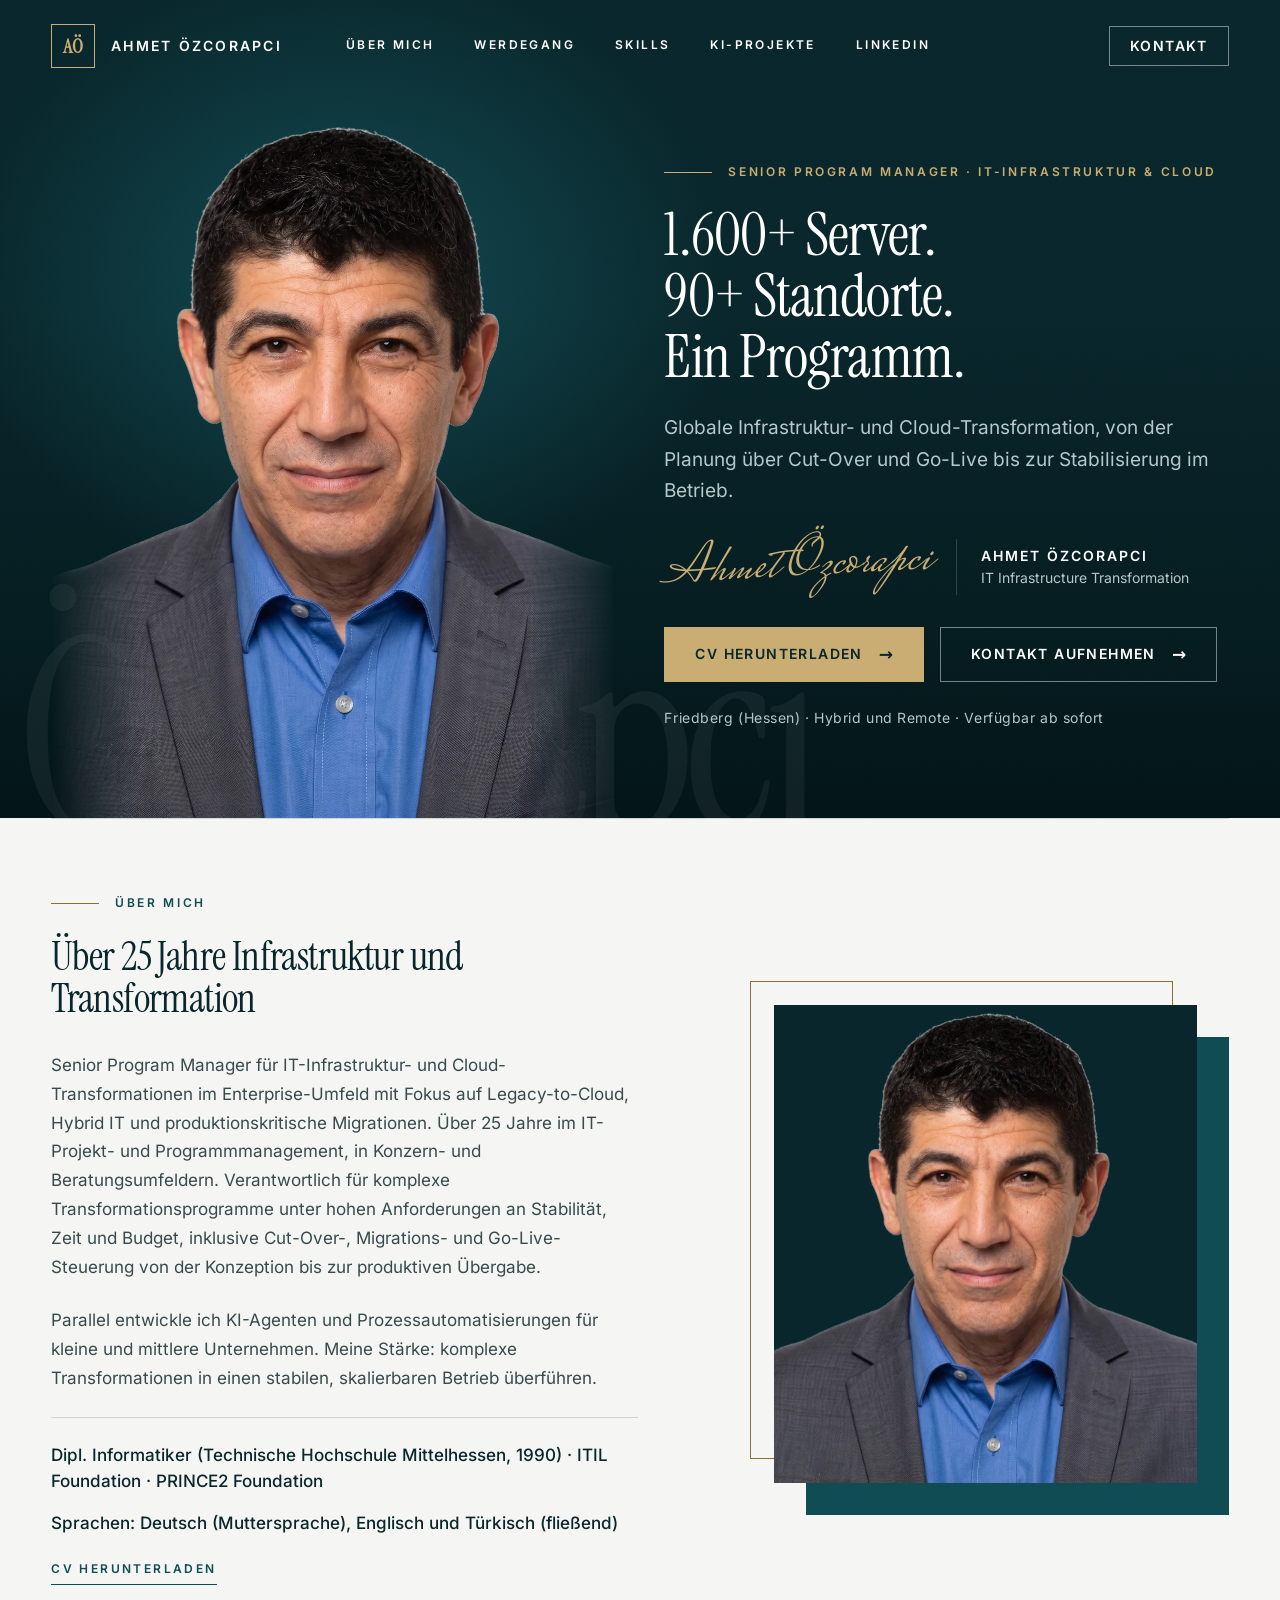
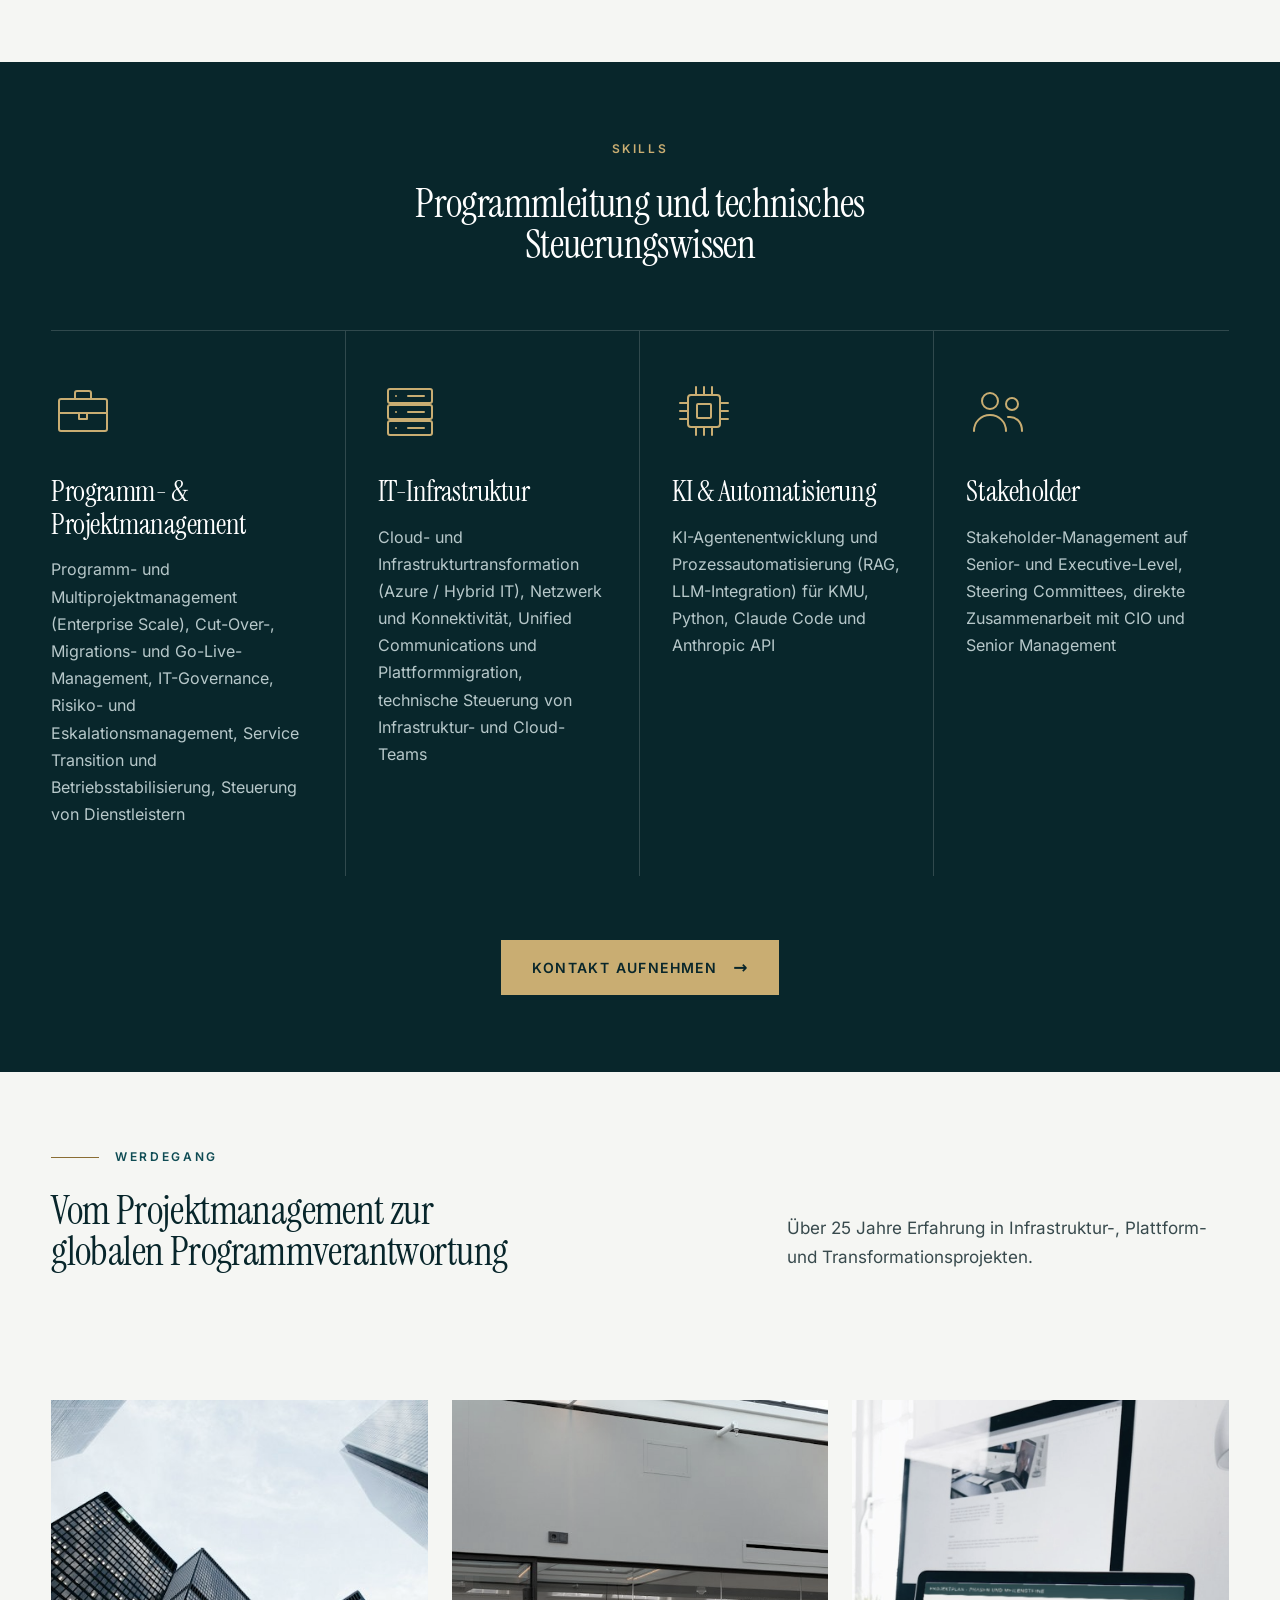
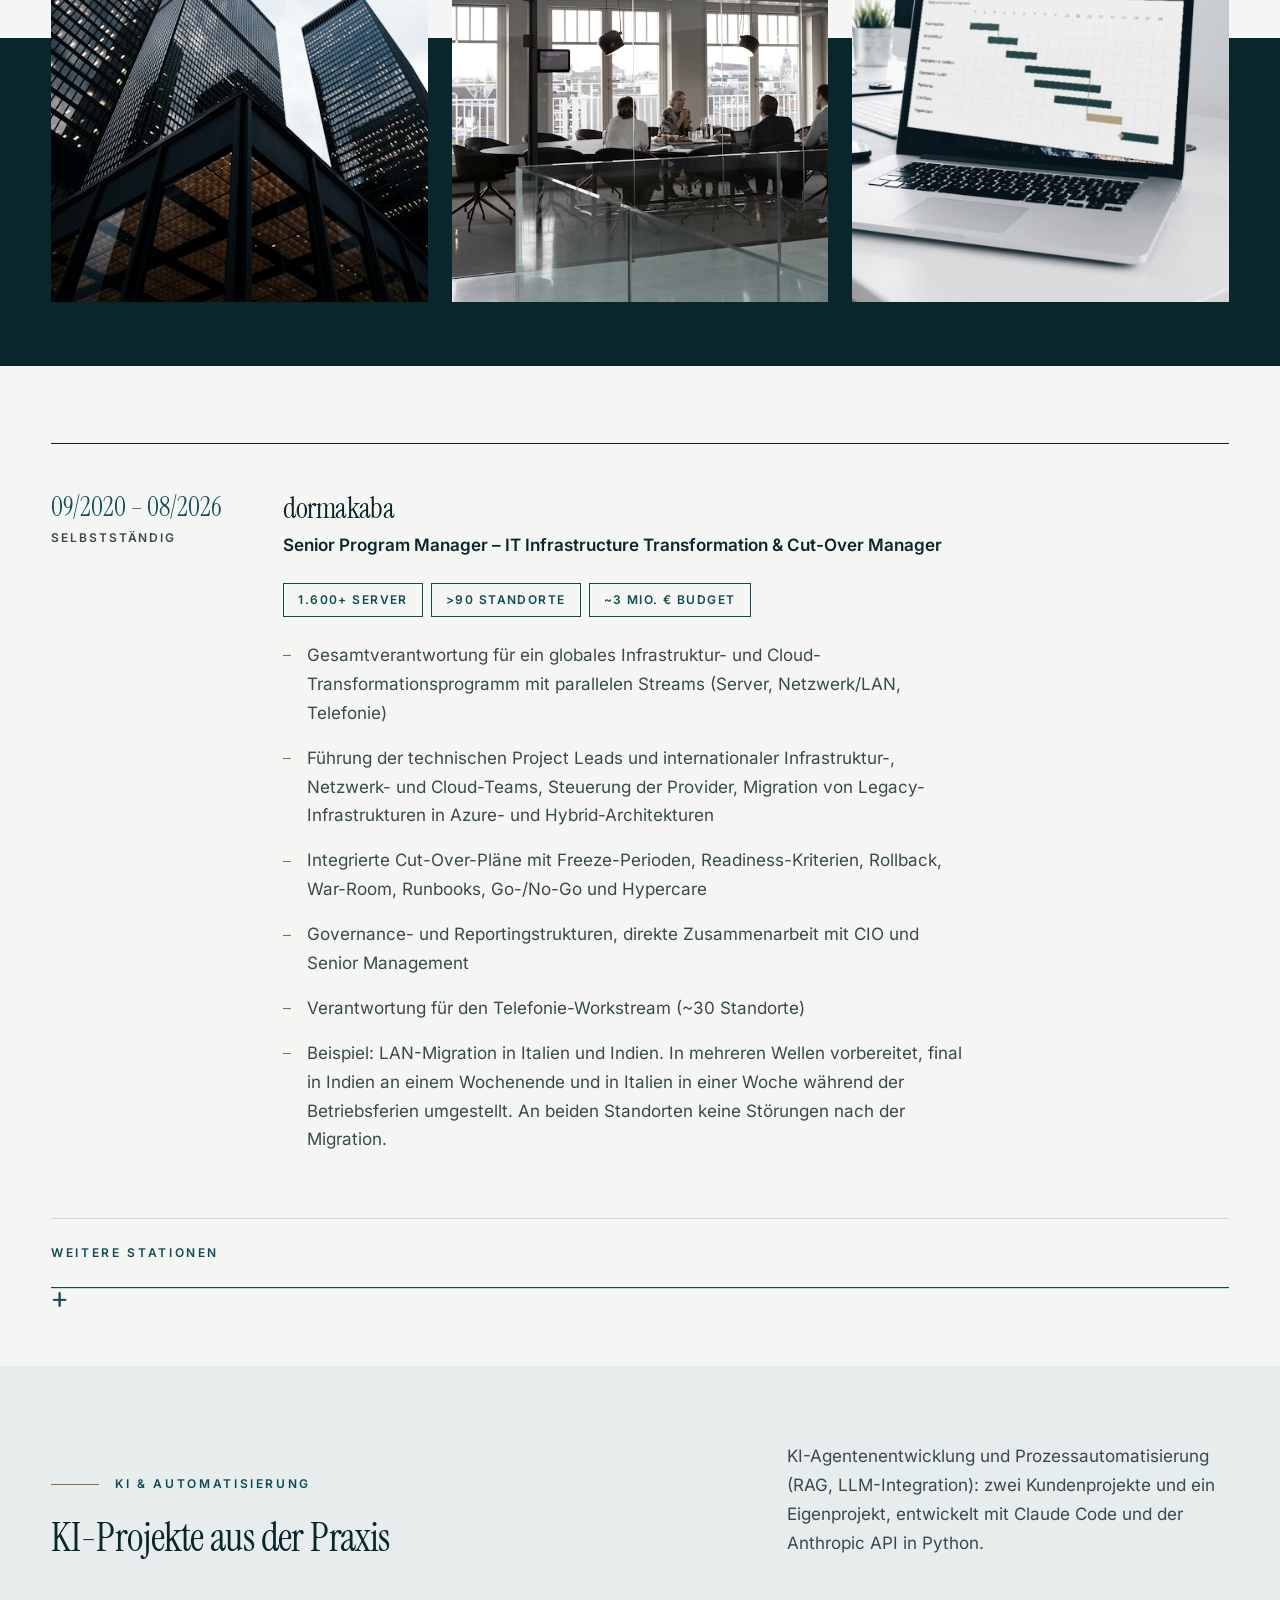
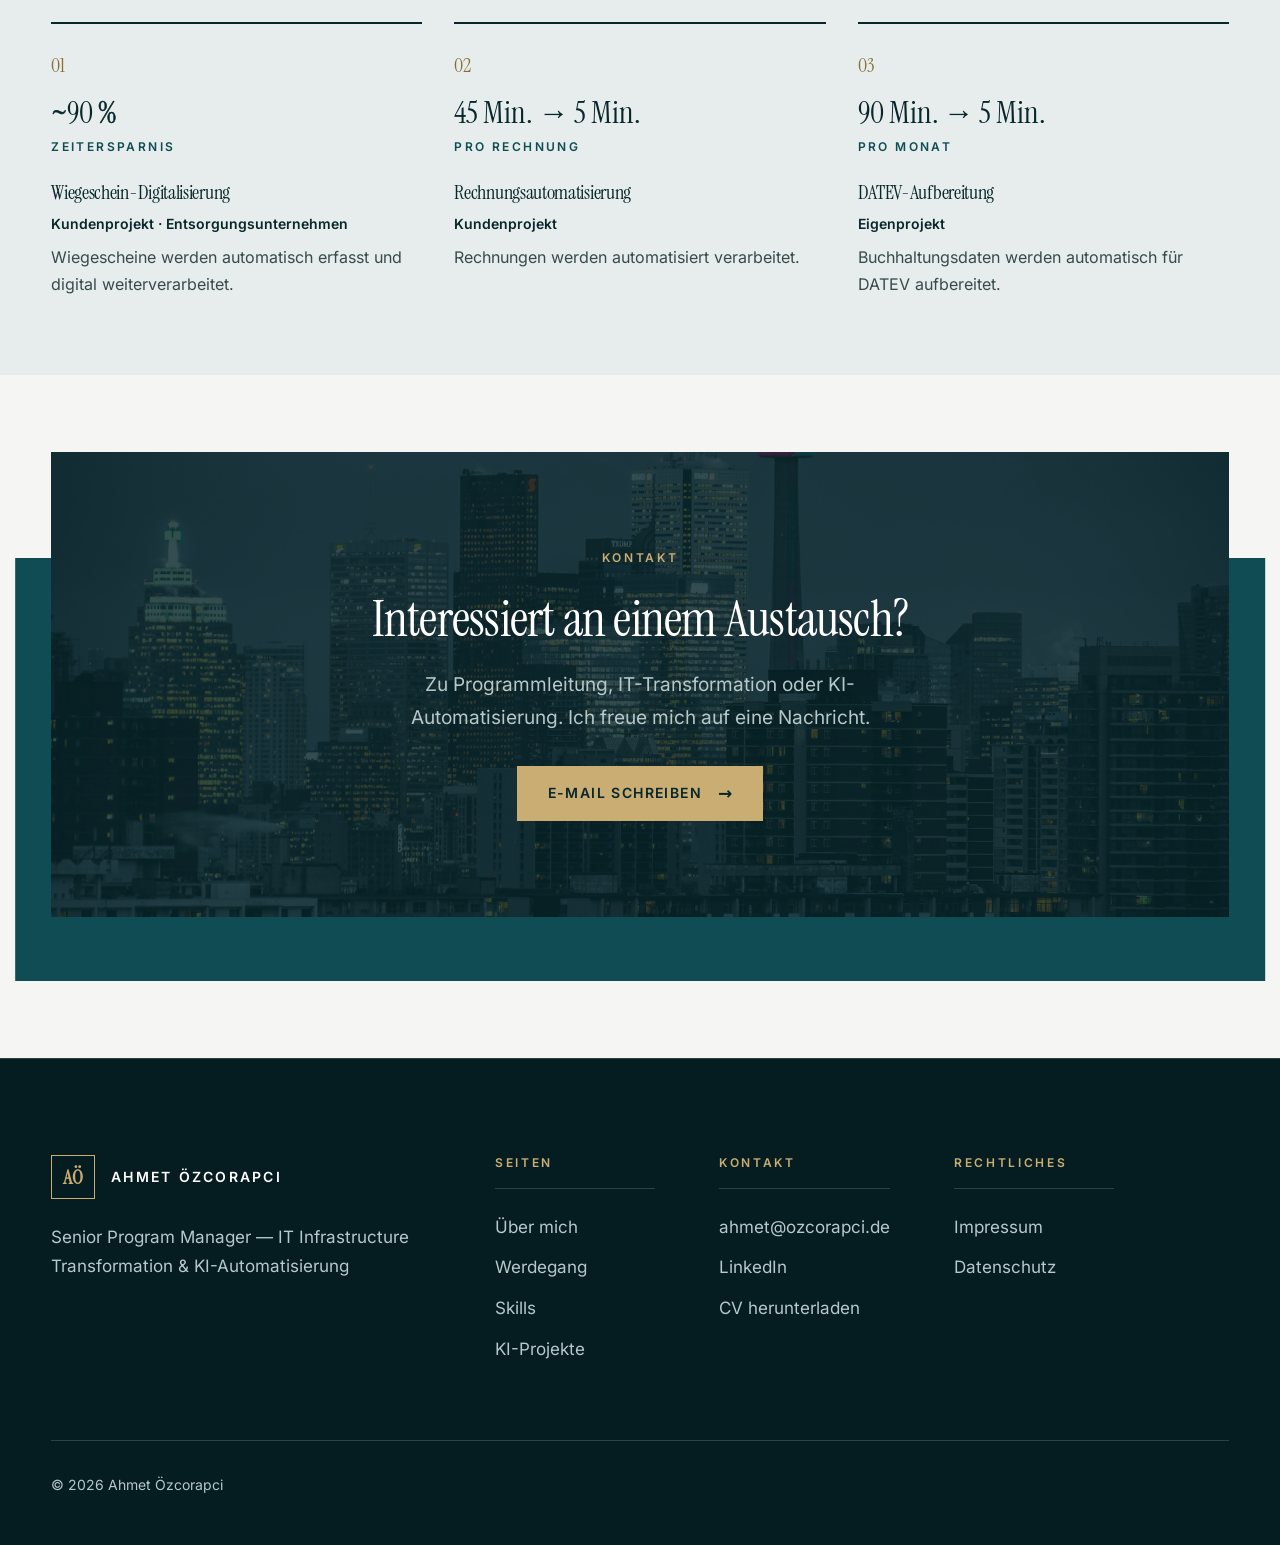
==== commit bc15af45: "Neues Profilbild (freigestellt) Co-Authored-By: Claude Sonnet 5.5 <noreply@anthropic.com> Claude-Ses" ====
--- a/index.html
+++ b/index.html
@@ -37,7 +37,7 @@
       <div class="container">
         <div class="hero-wrapper">
           <div class="hero-left">
-            <img src="assets/img/profilbild-freigestellt.webp" alt="Porträtfoto von Ahmet Özcorapci" width="1127" height="1396">
+            <img src="assets/img/profilbild-freigestellt.webp?v=2" alt="Porträtfoto von Ahmet Özcorapci" width="1127" height="1399">
           </div>
           <div class="hero-right">
             <div class="subtitle-wrap"><p class="subtitle">Senior Program Manager · IT-Infrastruktur &amp; Cloud</p></div>
@@ -77,7 +77,7 @@
           </div>
           <div class="about-right">
             <div class="frame">
-              <img src="assets/img/profilbild-freigestellt.webp" alt="Porträtfoto von Ahmet Özcorapci" width="1127" height="1396" loading="lazy">
+              <img src="assets/img/profilbild-freigestellt.webp?v=2" alt="Porträtfoto von Ahmet Özcorapci" width="1127" height="1399" loading="lazy">
             </div>
           </div>
         </div>
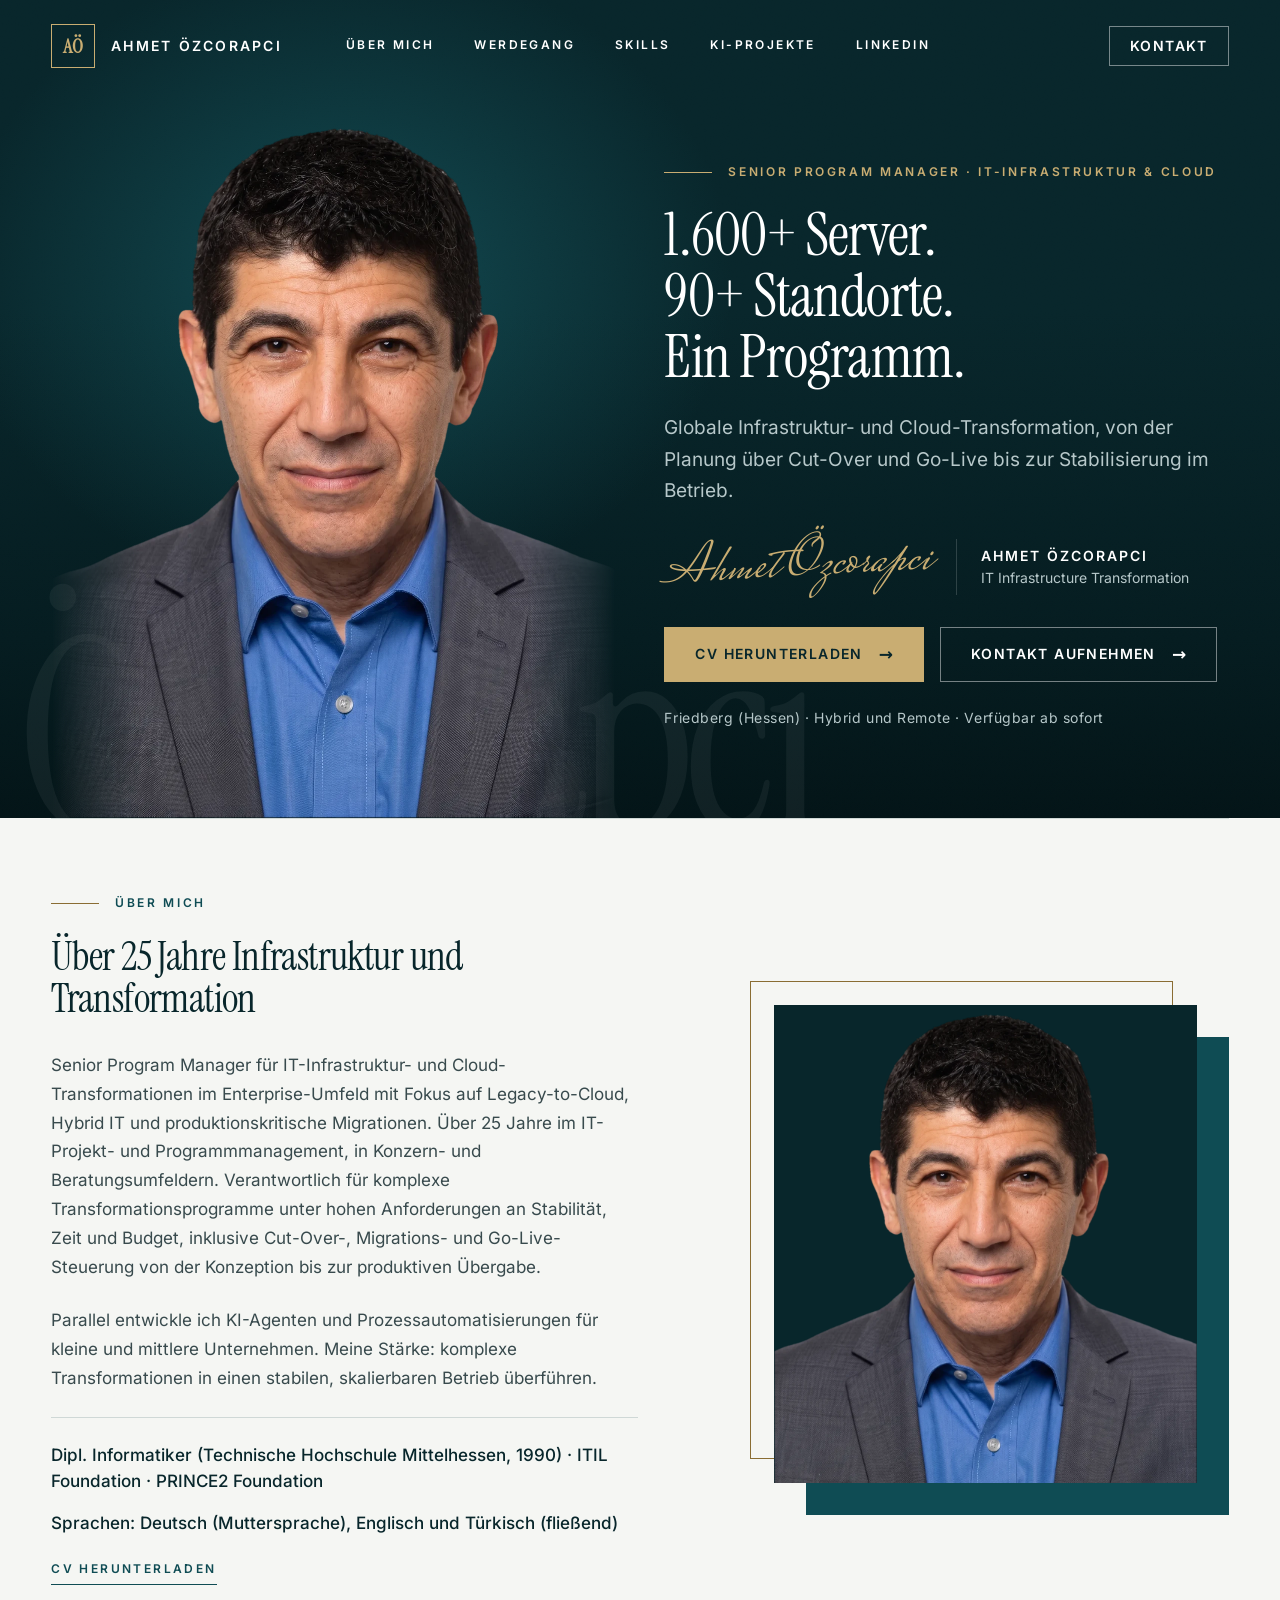
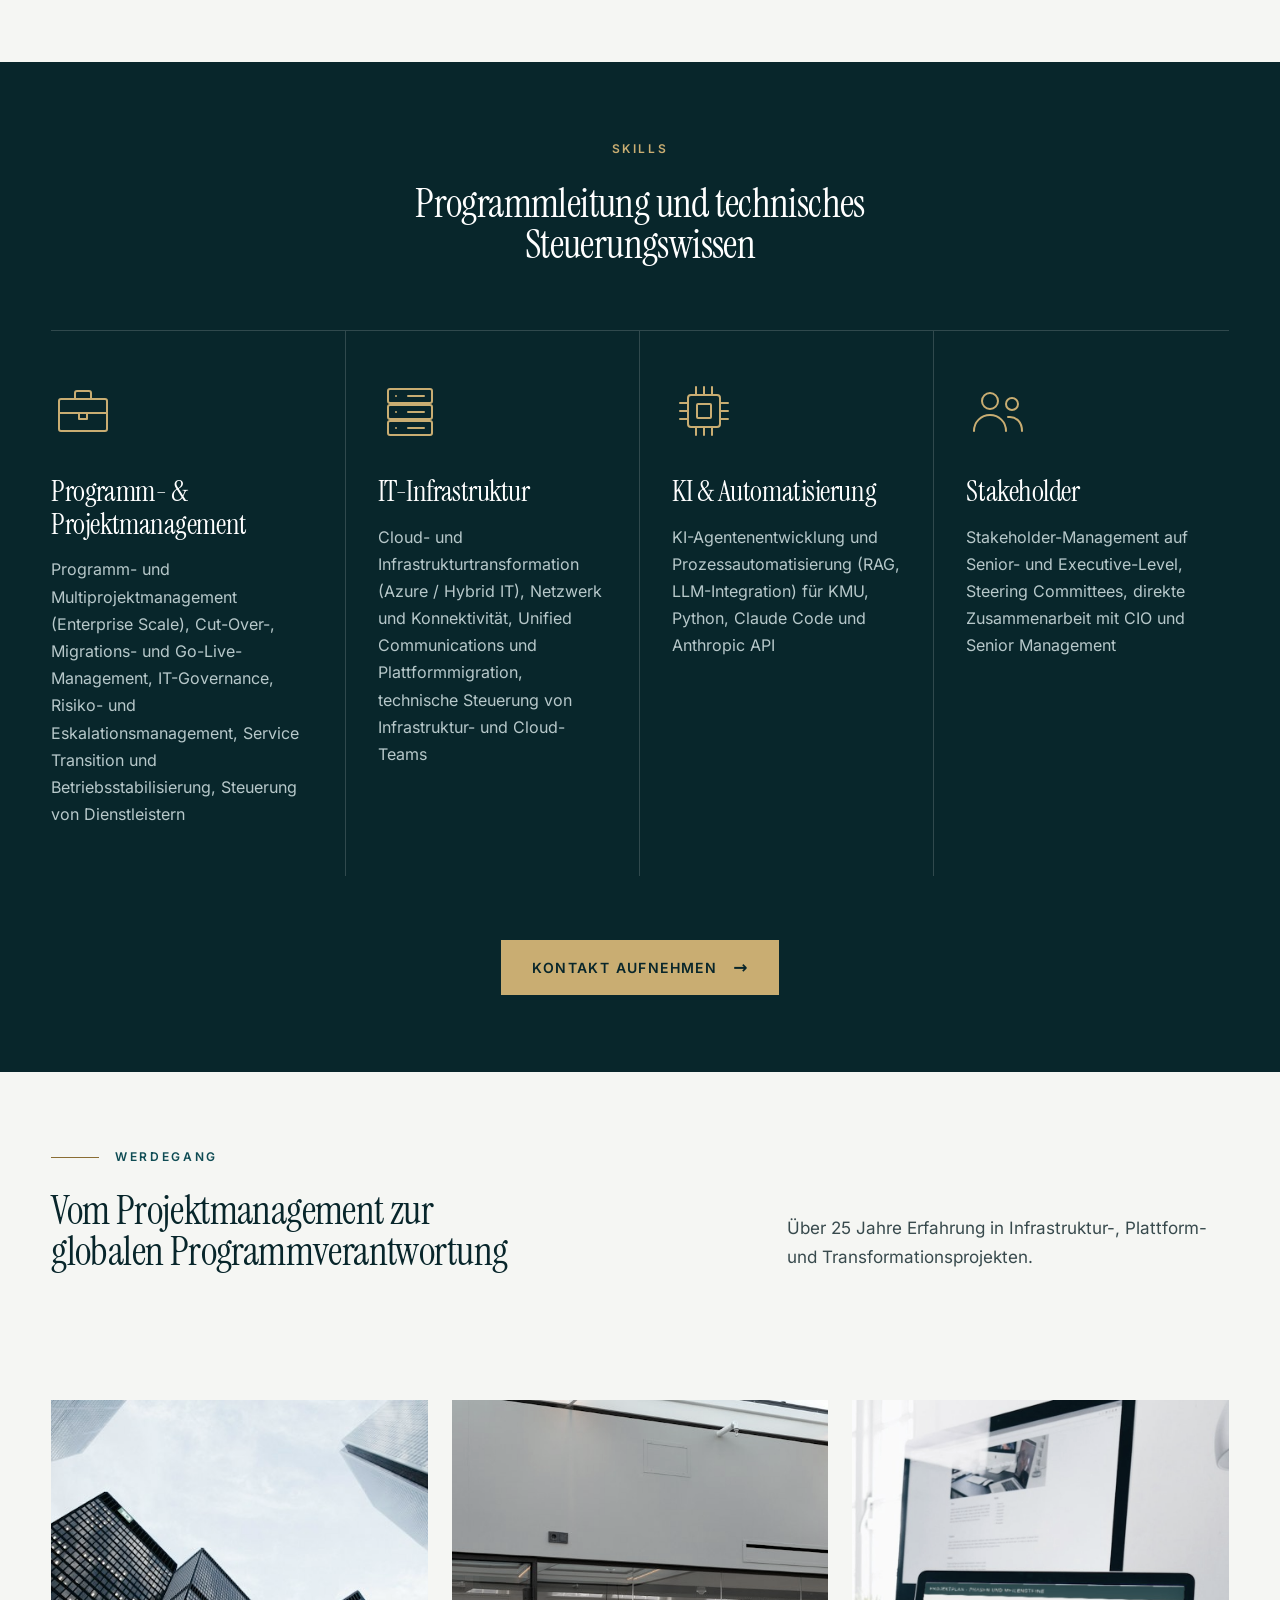
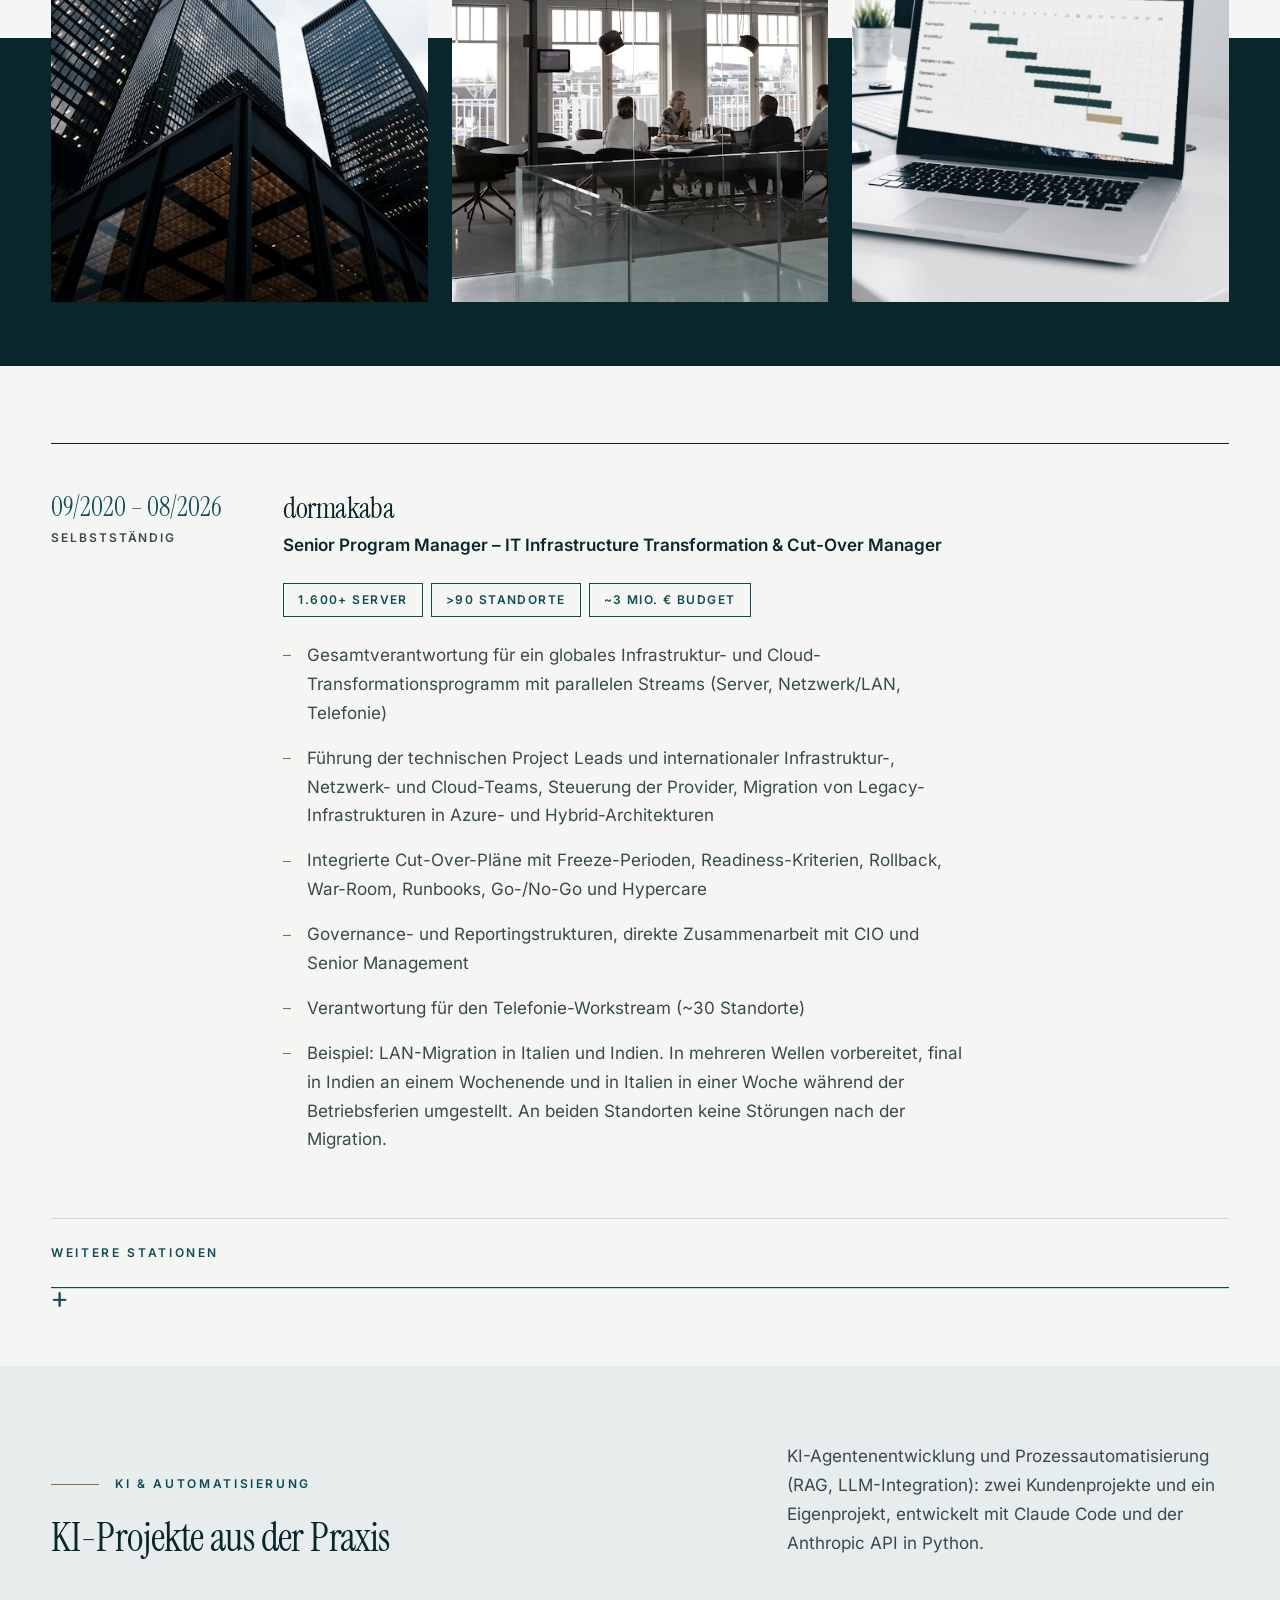
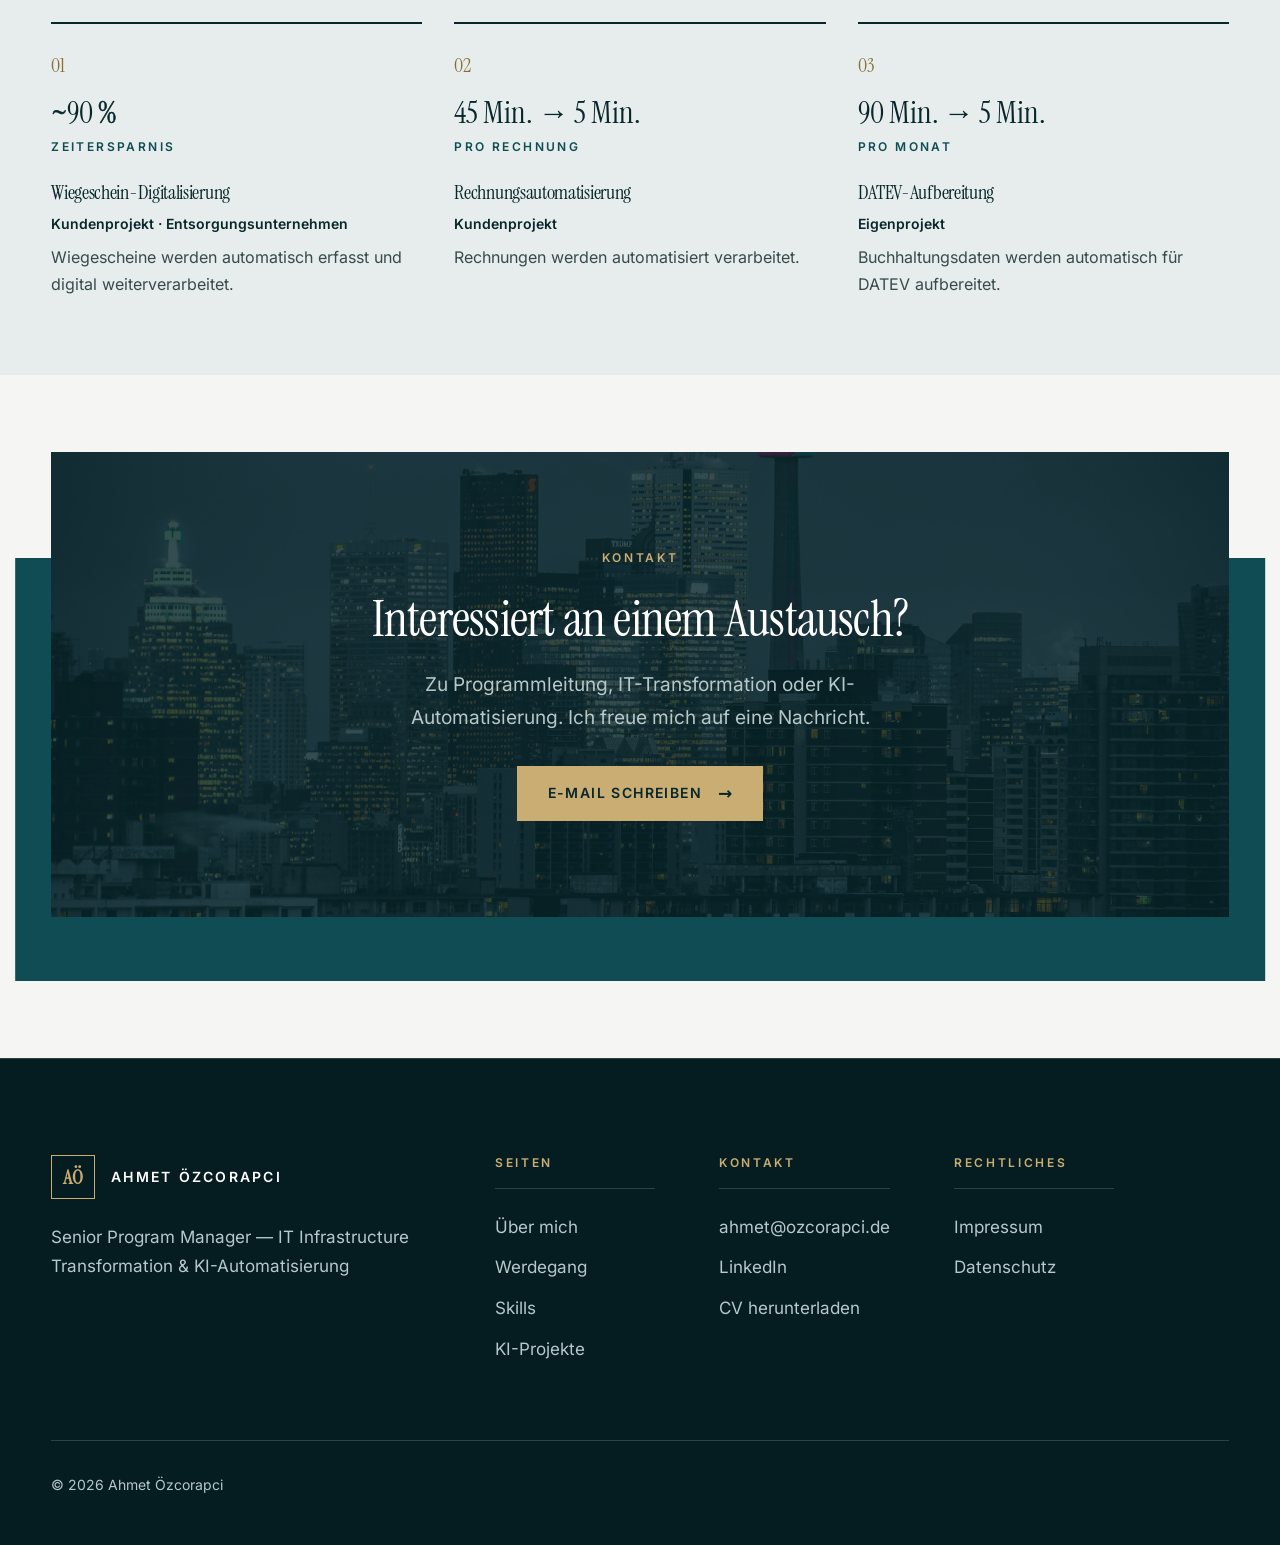
==== commit 2868ae4e: "Profilbild: weißen Rand um die Haare entfernt Co-Authored-By: Claude Sonnet 5.5 <noreply@anthropic.c" ====
--- a/index.html
+++ b/index.html
@@ -37,7 +37,7 @@
       <div class="container">
         <div class="hero-wrapper">
           <div class="hero-left">
-            <img src="assets/img/profilbild-freigestellt.webp?v=2" alt="Porträtfoto von Ahmet Özcorapci" width="1127" height="1399">
+            <img src="assets/img/profilbild-freigestellt.webp?v=3" alt="Porträtfoto von Ahmet Özcorapci" width="1127" height="1399">
           </div>
           <div class="hero-right">
             <div class="subtitle-wrap"><p class="subtitle">Senior Program Manager · IT-Infrastruktur &amp; Cloud</p></div>
@@ -77,7 +77,7 @@
           </div>
           <div class="about-right">
             <div class="frame">
-              <img src="assets/img/profilbild-freigestellt.webp?v=2" alt="Porträtfoto von Ahmet Özcorapci" width="1127" height="1399" loading="lazy">
+              <img src="assets/img/profilbild-freigestellt.webp?v=3" alt="Porträtfoto von Ahmet Özcorapci" width="1127" height="1399" loading="lazy">
             </div>
           </div>
         </div>
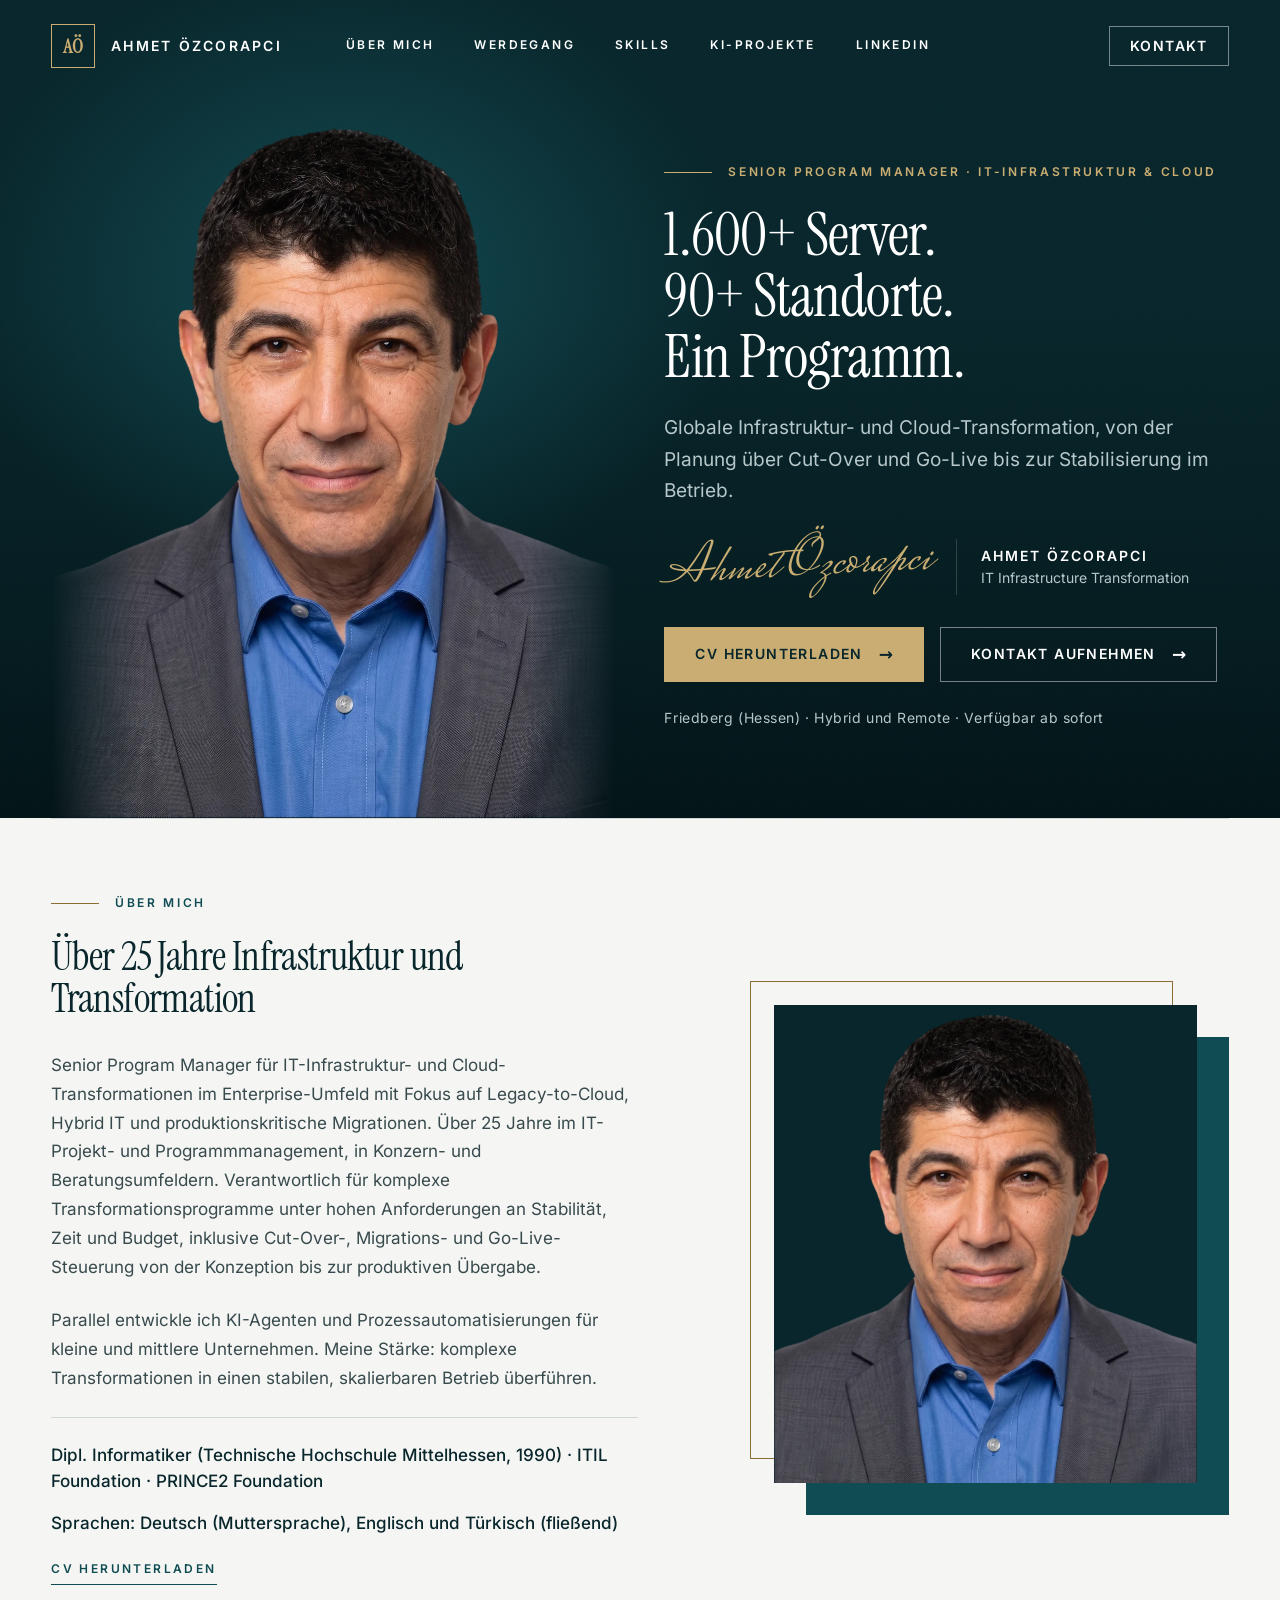
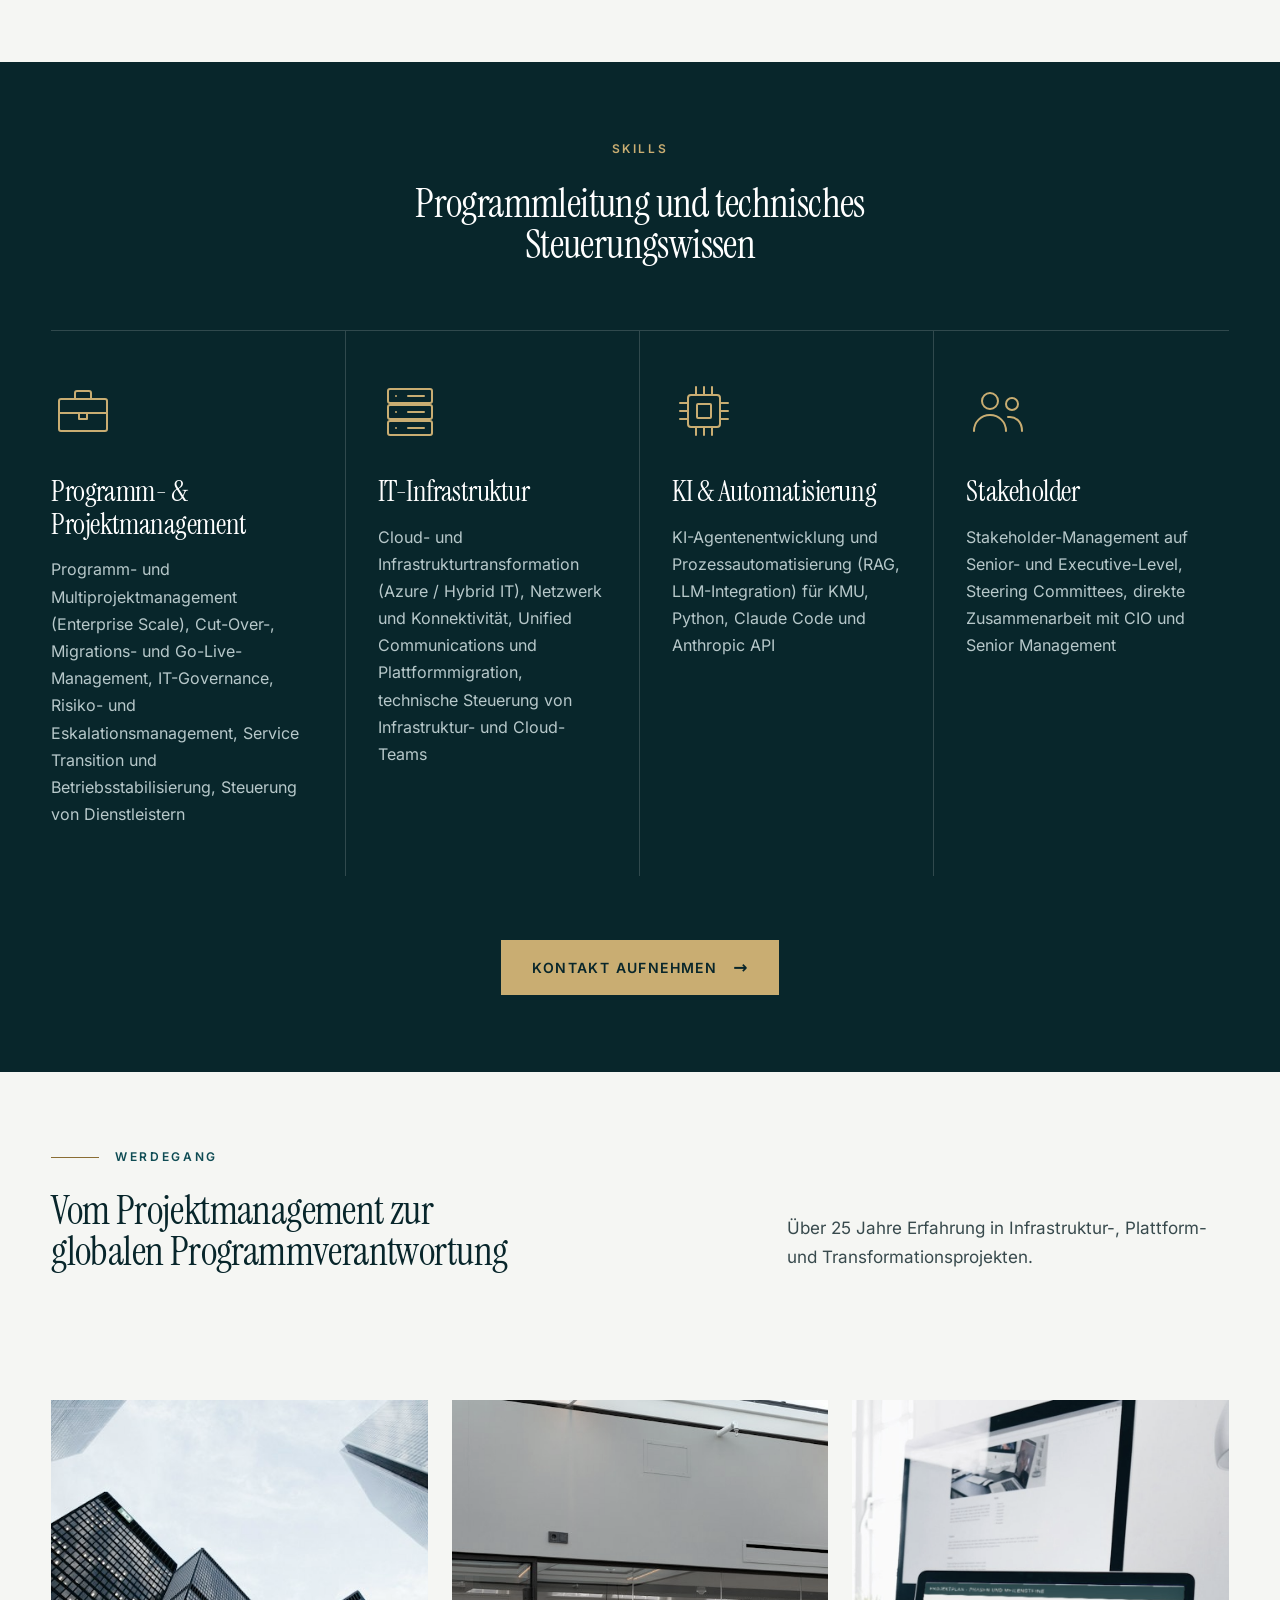
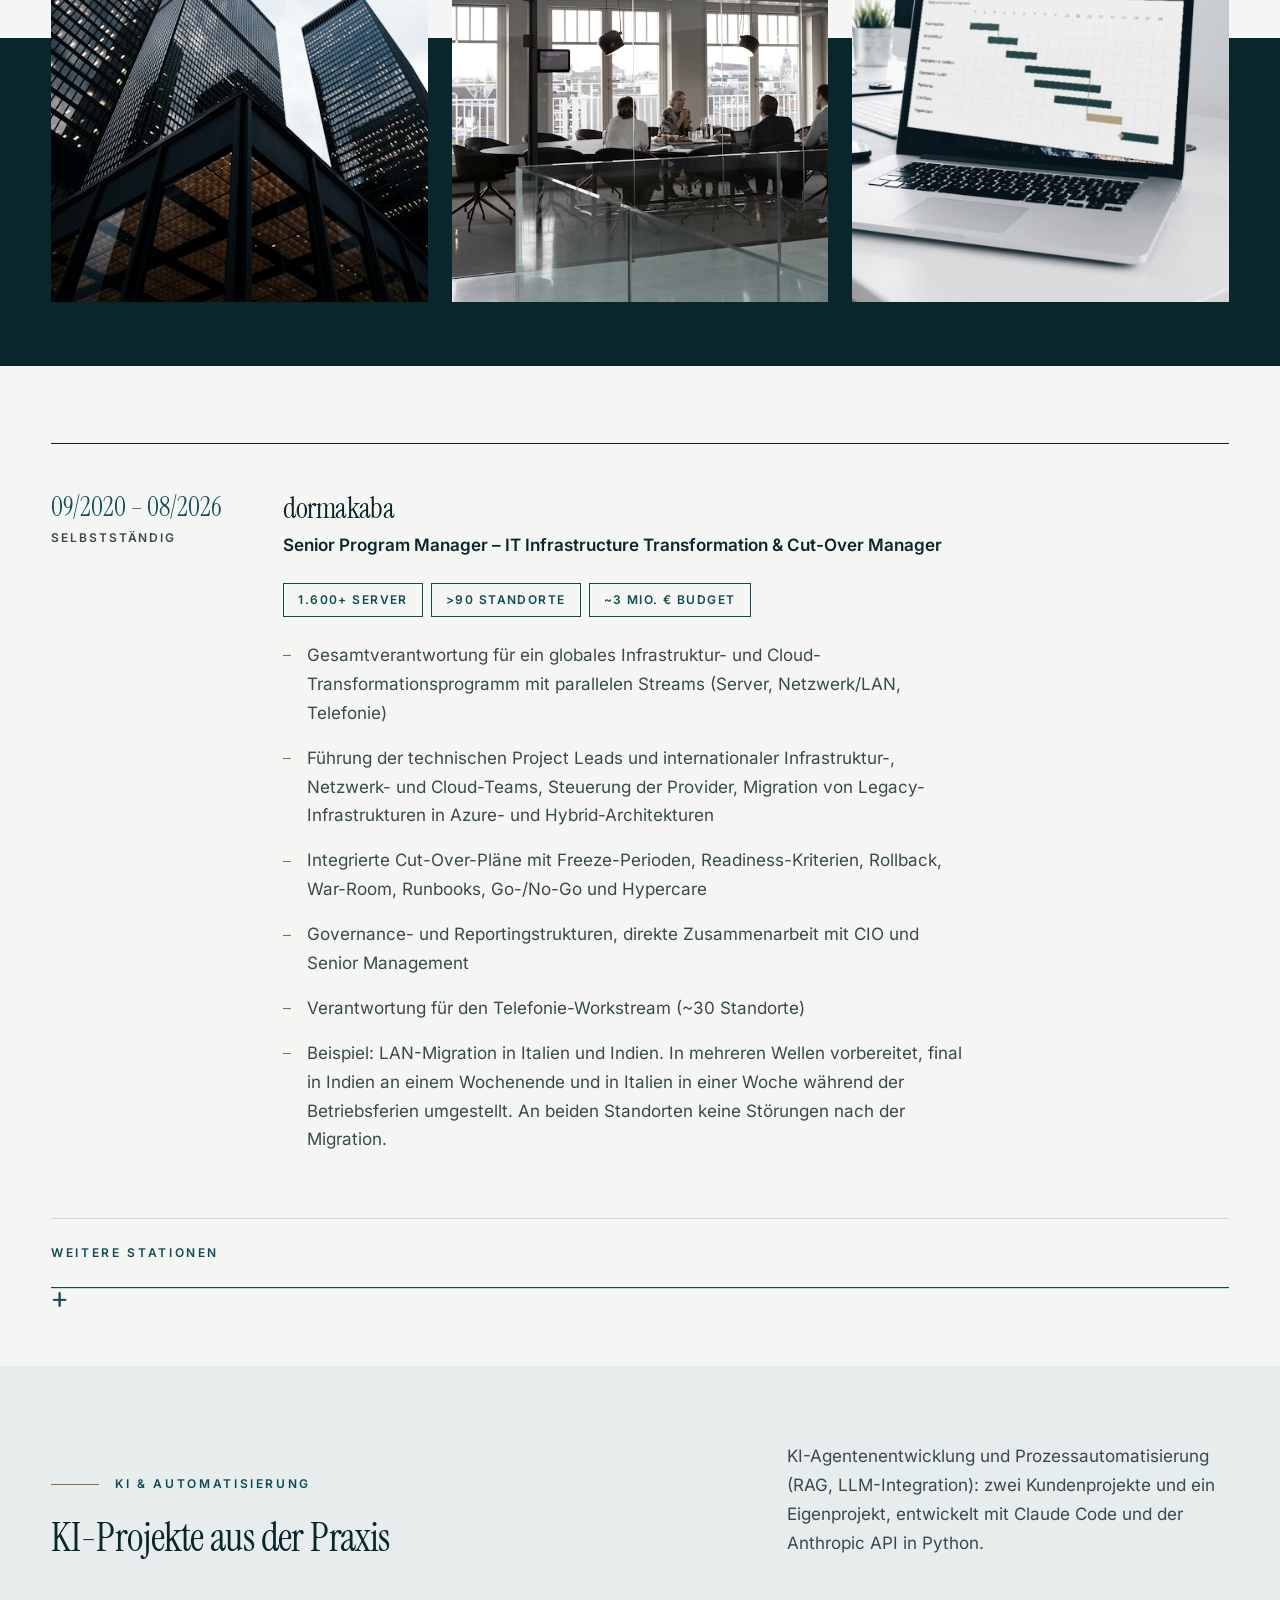
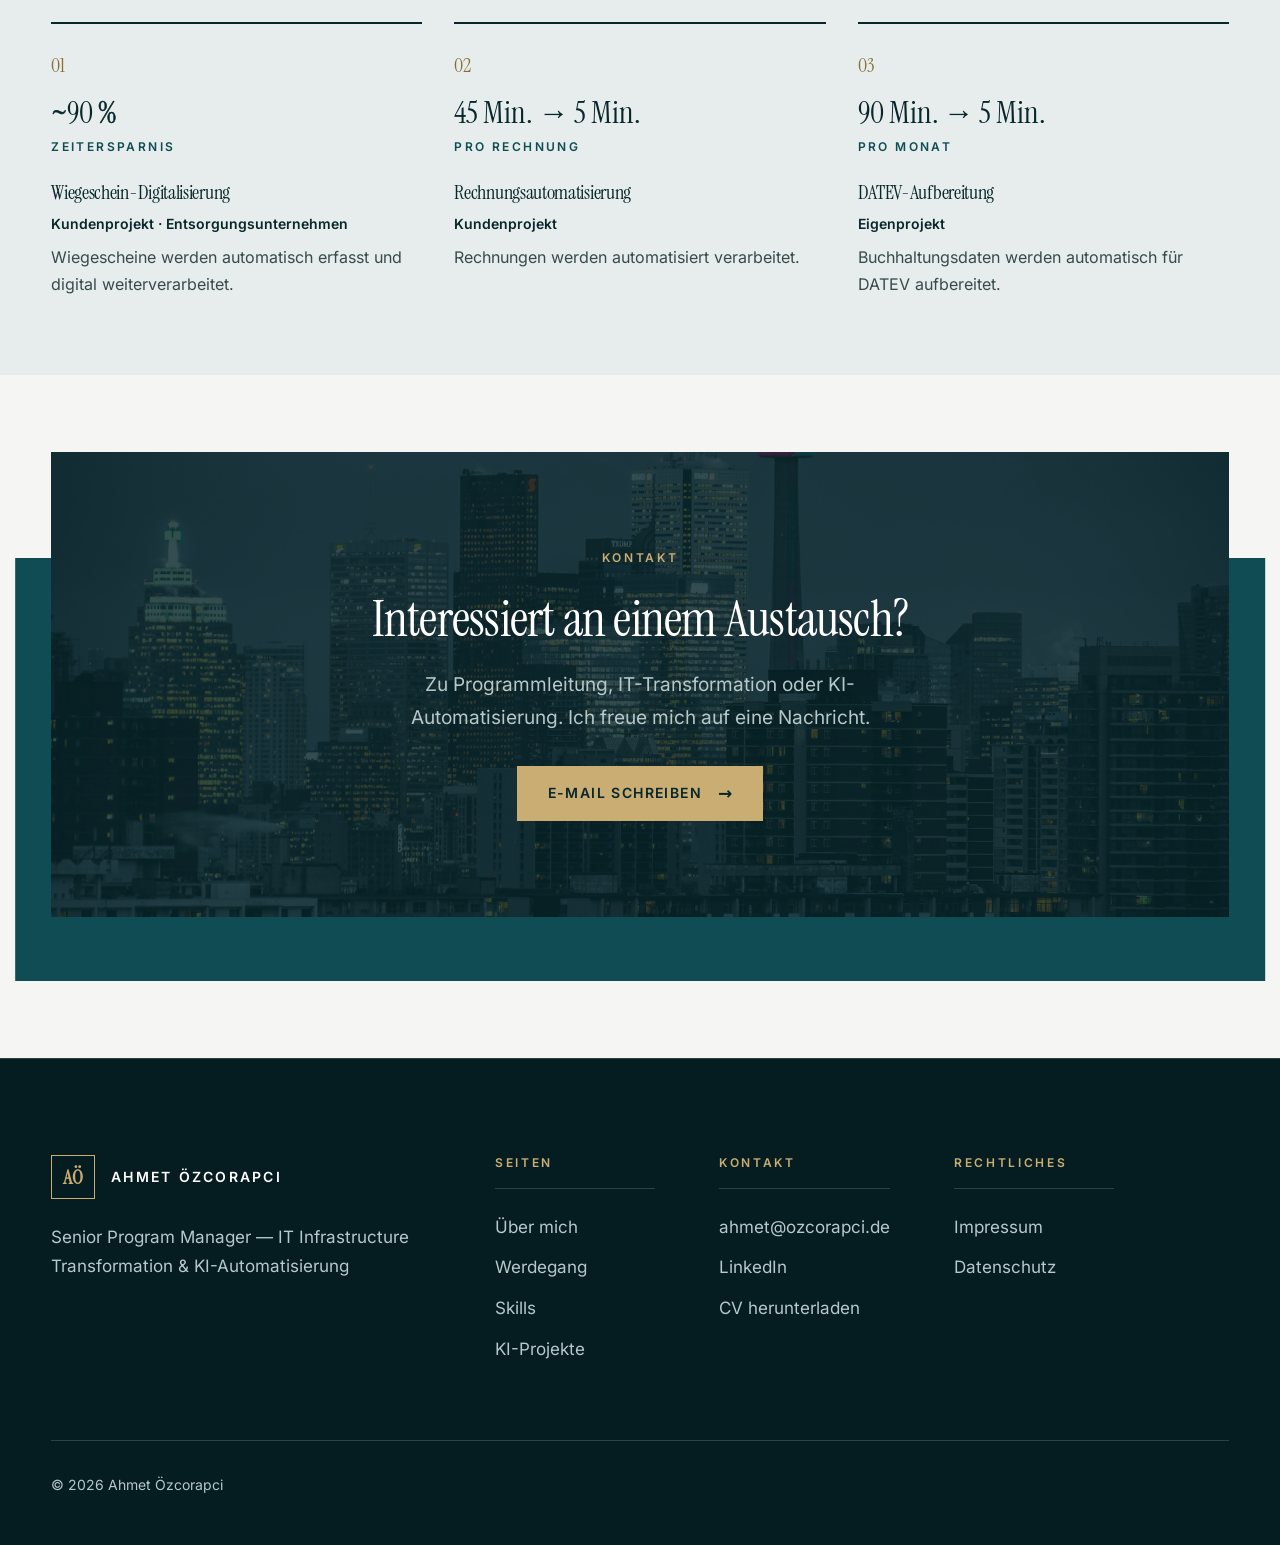
==== commit 32ace25a: "CSS-Cache-Version erhöht Co-Authored-By: Claude Sonnet 5.5 <noreply@anthropic.com> Claude-Session: h" ====
--- a/index.html
+++ b/index.html
@@ -13,7 +13,7 @@
   <link rel="canonical" href="https://ozcorapci.de/">
   <meta property="og:type" content="website">
   <link rel="icon" href="assets/img/favicon.svg" type="image/svg+xml">
-  <link rel="stylesheet" href="css/styles.css?v=43">
+  <link rel="stylesheet" href="css/styles.css?v=44">
 </head>
 <body>
   <a class="skip-link" href="#main">Zum Inhalt springen</a>
--- a/css/styles.css
+++ b/css/styles.css
@@ -17,7 +17,6 @@
   --text-on-dark: #b7c8ca;
   --line: #cfd8d6;
   --line-dark: rgba(255, 255, 255, 0.16);
-  --ghost: rgba(255, 255, 255, 0.05);
   --glow: rgba(27, 103, 112, 0.55);
   --black-end: #031417;
   --veil: rgba(8, 38, 43, 0.82);
@@ -135,7 +134,6 @@
 .hero { position: relative; isolation: isolate; background: var(--ink-deep); background-image: radial-gradient(42% 55% at 27% 34%, var(--glow), transparent 72%), linear-gradient(180deg, var(--ink) 0%, var(--ink) 38%, var(--ink-deep) 78%, var(--black-end) 100%); padding: calc(var(--header-h) + var(--space-24)) 0 0; overflow: hidden; }
 .hero::after { content: ""; position: absolute; inset: 0; z-index: -1; background-image: var(--grain); opacity: 0.07; mix-blend-mode: overlay; pointer-events: none; }
 .hero-wrapper { position: relative; display: flex; align-items: center; justify-content: space-between; gap: var(--space-48); }
-.hero-wrapper::before { content: "Özcorapci"; position: absolute; left: -3%; bottom: -4%; z-index: -1; font-family: var(--font-display); font-size: clamp(110px, 21vw, 330px); line-height: 0.8; letter-spacing: -0.04em; color: var(--ghost); white-space: nowrap; pointer-events: none; }
 .hero-left { align-self: flex-end; width: 48%; flex: none; }
 .hero-left img { width: 100%; max-height: 84svh; object-fit: contain; object-position: bottom left; -webkit-mask-image: linear-gradient(to right, transparent 0, #000 16%, #000 84%, transparent 100%); mask-image: linear-gradient(to right, transparent 0, #000 16%, #000 84%, transparent 100%); }
 .hero-right { width: 48%; padding: var(--space-24) 0 var(--space-64); }
